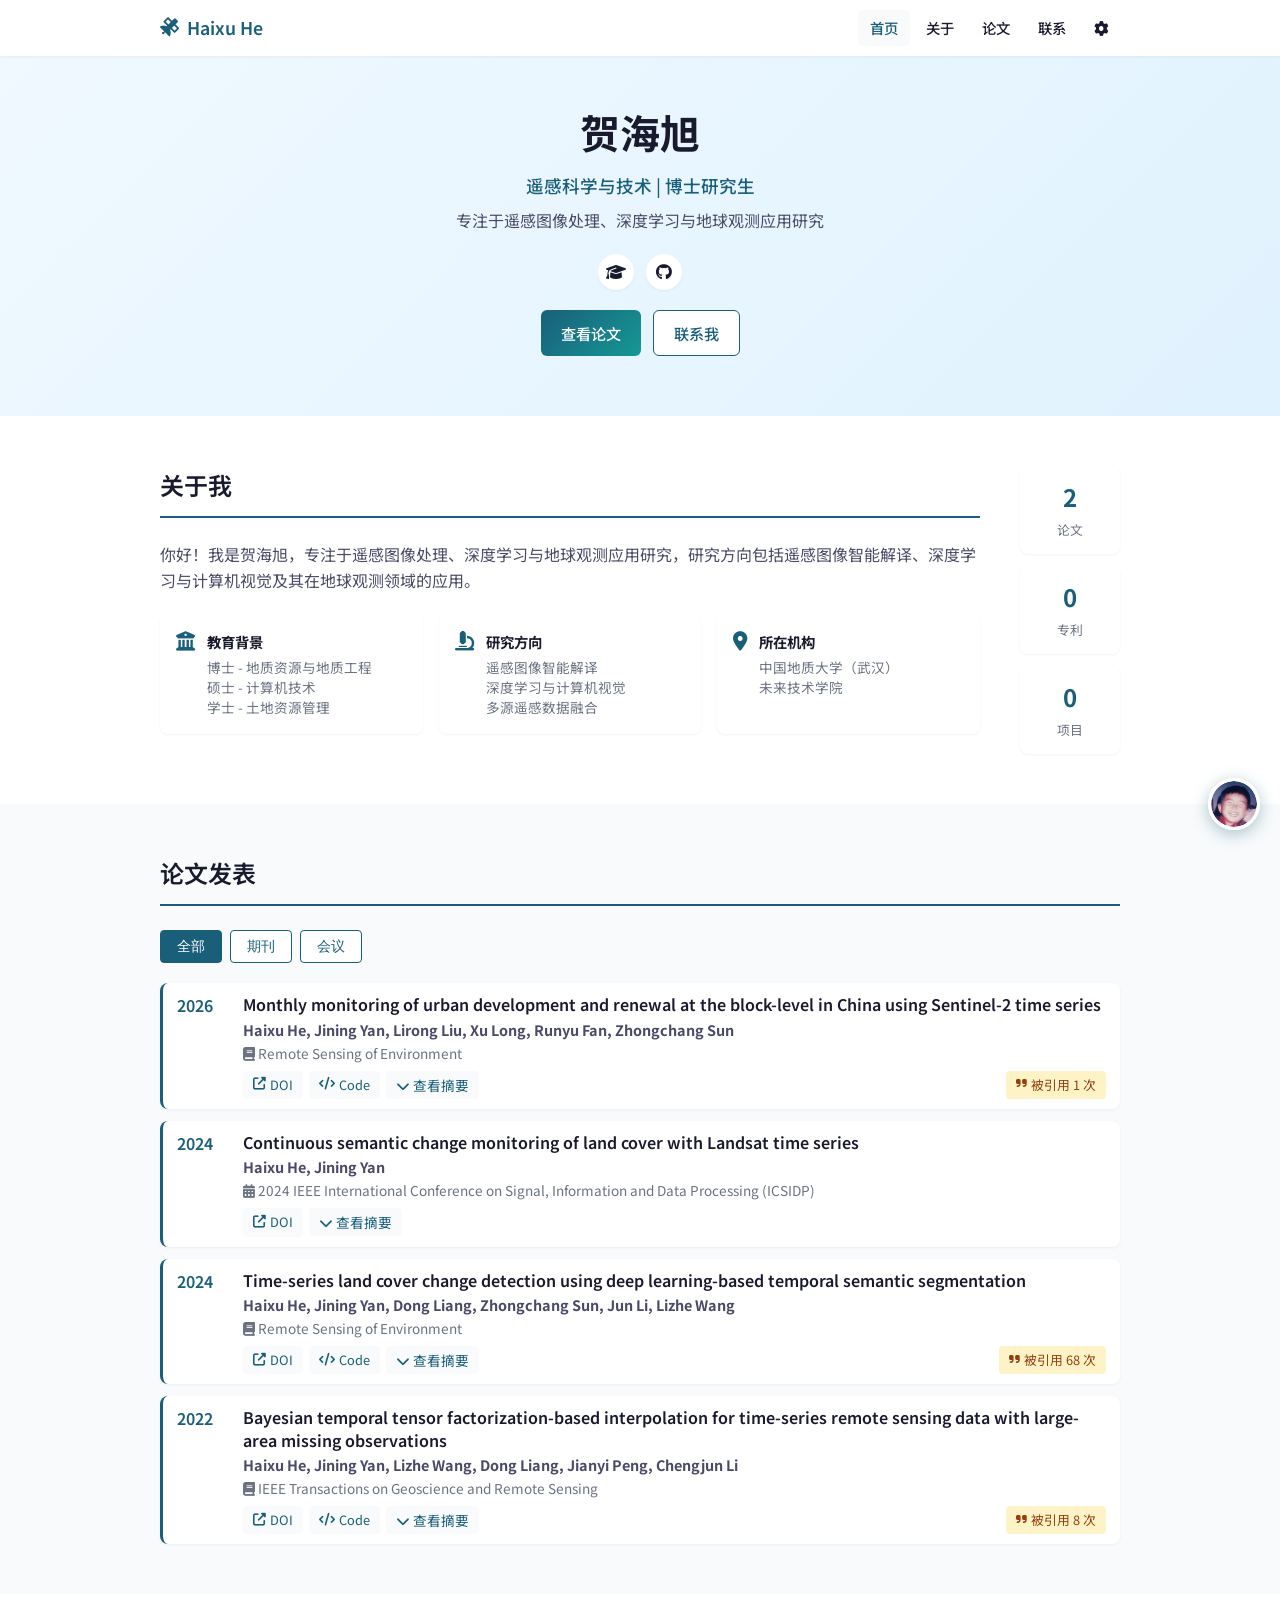
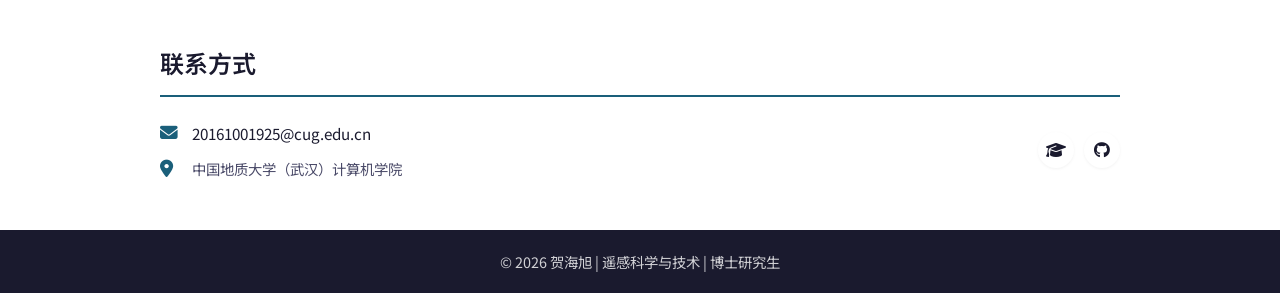
==== index.html @ af427745 "替换头像" ====
<!DOCTYPE html>
<html lang="zh-CN">
<head>
    <meta charset="UTF-8">
    <meta name="viewport" content="width=device-width, initial-scale=1.0">
    <meta name="description" id="metaDescription" content="遥感博士个人主页 - 研究领域、论文发表、专利与项目介绍">
    <title id="siteTitle">贺海旭 | 遥感博士</title>
    <link rel="icon" type="image/svg+xml" href="favicon.svg">
    <link rel="stylesheet" href="style.css">
    <link href="https://fonts.googleapis.com/css2?family=Noto+Sans+SC:wght@300;400;500;700&family=Roboto:wght@300;400;500;700&display=swap" rel="stylesheet">
    <link rel="stylesheet" href="https://cdnjs.cloudflare.com/ajax/libs/font-awesome/6.4.0/css/all.min.css">
</head>
<body>
    <nav class="navbar" id="navbar">
        <div class="nav-container">
            <a href="#home" class="nav-logo">
                <i class="fas fa-satellite"></i>
                <span id="navName">Haixu He</span>
            </a>
            <button class="nav-toggle" id="nav-toggle" aria-label="菜单">
                <i class="fas fa-bars"></i>
            </button>
            <ul class="nav-menu" id="nav-menu">
                <li><a href="#home" class="nav-link active">首页</a></li>
                <li><a href="#about" class="nav-link">关于</a></li>
                <li><a href="#publications" class="nav-link">论文</a></li>
                <li><a href="#patents" class="nav-link" id="navPatents">专利</a></li>
                <li><a href="#projects" class="nav-link" id="navProjects">项目</a></li>
                <li><a href="#contact" class="nav-link">联系</a></li>
                <li><a href="admin.html" class="nav-link admin-link" title="管理后台"><i class="fas fa-cog"></i></a></li>
            </ul>
        </div>
    </nav>

    <section id="home" class="hero">
        <div class="hero-content">
            <h1 class="hero-title" id="heroName">贺海旭</h1>
            <p class="hero-subtitle" id="heroTitle">遥感科学与技术 | 博士研究生</p>
            <p class="hero-description" id="heroDescription">专注于遥感图像处理、深度学习与地球观测应用研究</p>
            <div class="hero-social" id="heroSocial">
                <a href="#" class="social-link" title="Google Scholar" id="linkGoogleScholar"><i class="fas fa-graduation-cap"></i></a>
                <a href="#" class="social-link" title="GitHub" id="linkGithub"><i class="fab fa-github"></i></a>
            </div>
            <div class="hero-buttons">
                <a href="#publications" class="btn btn-primary">查看论文</a>
                <a href="#contact" class="btn btn-secondary">联系我</a>
            </div>
        </div>
    </section>

    <section id="about" class="section about-section">
        <div class="container">
            <div class="about-compact">
                <div class="about-main">
                    <h2 class="section-title">关于我</h2>
                    <p class="about-intro" id="aboutIntro">你好！我是何海旭，一名遥感科学与技术专业的博士研究生。研究方向包括遥感图像处理、深度学习、计算机视觉及其在地球观测领域的应用。</p>
                    <div class="about-info-grid">
                        <div class="info-item">
                            <i class="fas fa-university"></i>
                            <div>
                                <h4>教育背景</h4>
                                <p id="educationInfo">博士 - 遥感科学与技术<br>硕士 - 摄影测量与遥感<br>学士 - 遥感科学与技术</p>
                            </div>
                        </div>
                        <div class="info-item">
                            <i class="fas fa-microscope"></i>
                            <div>
                                <h4>研究方向</h4>
                                <p id="researchInfo">遥感图像智能解译<br>深度学习与计算机视觉<br>多源遥感数据融合</p>
                            </div>
                        </div>
                        <div class="info-item">
                            <i class="fas fa-map-marker-alt"></i>
                            <div>
                                <h4>所在机构</h4>
                                <p id="institutionInfo">XX大学 遥感信息工程学院<br>XX重点实验室</p>
                            </div>
                        </div>
                    </div>
                </div>
                <div class="about-stats">
                    <div class="stat-item">
                        <span class="stat-number" data-target="15" id="statPubs">0</span>
                        <span class="stat-label">论文</span>
                    </div>
                    <div class="stat-item">
                        <span class="stat-number" data-target="8" id="statPatents">0</span>
                        <span class="stat-label">专利</span>
                    </div>
                    <div class="stat-item">
                        <span class="stat-number" data-target="10" id="statProjects">0</span>
                        <span class="stat-label">项目</span>
                    </div>
                </div>
            </div>
        </div>
    </section>

    <section id="publications" class="section publications-section">
        <div class="container">
            <h2 class="section-title">论文发表</h2>
            <div class="publications-filter">
                <button class="filter-btn active" data-filter="all">全部</button>
                <button class="filter-btn" data-filter="journal">期刊</button>
                <button class="filter-btn" data-filter="conference">会议</button>
            </div>
            <div class="publications-list" id="publicationsList"></div>
        </div>
    </section>

    <section id="patents" class="section patents-section" style="display: none;">
        <div class="container">
            <h2 class="section-title">专利成果</h2>
            <div class="patents-list" id="patentsList"></div>
        </div>
    </section>

    <section id="projects" class="section projects-section" style="display: none;">
        <div class="container">
            <h2 class="section-title">项目经历</h2>
            <div class="projects-list" id="projectsList"></div>
        </div>
    </section>

    <section id="contact" class="section contact-section">
        <div class="container">
            <h2 class="section-title">联系方式</h2>
            <div class="contact-compact">
                <div class="contact-info">
                    <a href="mailto:haixuhe@example.com" class="contact-link" id="contactEmail">
                        <i class="fas fa-envelope"></i>
                        <span>haixuhe@example.com</span>
                    </a>
                    <div class="contact-address" id="contactAddress">
                        <i class="fas fa-map-marker-alt"></i>
                        <span>XX省XX市XX区XX路XX号<br>XX大学 遥感信息工程学院</span>
                    </div>
                </div>
                <div class="contact-social">
                    <a href="#" class="social-link" id="contactGoogleScholar" title="Google Scholar"><i class="fas fa-graduation-cap"></i></a>
                    <a href="#" class="social-link" id="contactGithub" title="GitHub"><i class="fab fa-github"></i></a>
                </div>
            </div>
        </div>
    </section>

    <footer class="footer">
        <div class="container">
            <p class="footer-text" id="footerText">&copy; 2024 何海旭 | 遥感科学与技术</p>
        </div>
    </footer>

    <button class="back-to-top" id="backToTop" aria-label="返回顶部">
        <i class="fas fa-arrow-up"></i>
    </button>

    <!-- AI Chat Assistant -->
    <button class="ai-chat-btn" id="aiChatBtn" title="与贺海旭 AI 交流" aria-label="打开AI助手">
        <img src="img/avatar/hhx.png" alt="贺海旭" onerror="this.style.display='none';this.parentElement.innerHTML='<i class=\'fas fa-robot\'></i>';">
    </button>

    <div class="ai-chat-panel" id="aiChatPanel" role="dialog" aria-label="AI助手">
        <div class="ai-chat-header">
            <div class="ai-chat-title">
                <i class="fas fa-robot"></i>
                <span>AI 助手</span>
            </div>
            <div class="ai-header-actions">
                <button class="ai-icon-btn" id="aiClearBtn" title="清空对话">
                    <i class="fas fa-trash-alt"></i>
                </button>
                <button class="ai-icon-btn" id="aiCloseBtn" title="关闭">
                    <i class="fas fa-times"></i>
                </button>
            </div>
        </div>

        <div class="ai-chat-messages" id="aiChatMessages">
            <div class="ai-chat-msg ai-msg">
                <div class="ai-avatar"><img src="img/avatar/hhx.png" alt="贺海旭" onerror="this.parentElement.innerHTML='<i class=\"fas fa-robot\"></i>';"></div>
                <div class="ai-bubble">你好！我是贺海旭，很高兴认识你！你可以问我关于我的研究方向、发表论文、教育背景等任何问题。</div>
            </div>
        </div>

        <div class="ai-chat-input-area">
            <textarea id="aiChatInput" placeholder="输入问题，Enter 发送…" rows="1"></textarea>
            <button class="ai-send-btn" id="aiSendBtn" title="发送">
                <i class="fas fa-paper-plane"></i>
            </button>
        </div>
    </div>

    <script src="script.js"></script>
    <script src="ai-chat.js"></script>
</body>
</html>
---- style.css ----
:root {
    --primary-color: #1a5f7a;
    --primary-dark: #134b61;
    --primary-light: #2d8eb0;
    --secondary-color: #57c5b6;
    --accent-color: #159895;
    --text-dark: #1a1a2e;
    --text-light: #4a4a68;
    --text-muted: #6b7280;
    --bg-light: #f8fafb;
    --bg-white: #ffffff;
    --bg-gradient: linear-gradient(135deg, #1a5f7a 0%, #159895 100%);
    --shadow-sm: 0 1px 3px rgba(0, 0, 0, 0.05);
    --shadow-md: 0 2px 8px rgba(0, 0, 0, 0.08);
    --shadow-lg: 0 4px 16px rgba(0, 0, 0, 0.1);
    --border-radius: 8px;
    --transition: all 0.2s ease;
}

* {
    margin: 0;
    padding: 0;
    box-sizing: border-box;
}

html {
    scroll-behavior: smooth;
}

body {
    font-family: 'Noto Sans SC', 'Roboto', -apple-system, BlinkMacSystemFont, sans-serif;
    line-height: 1.6;
    color: var(--text-dark);
    background-color: var(--bg-white);
    overflow-x: hidden;
}

.container {
    max-width: 1000px;
    margin: 0 auto;
    padding: 0 20px;
}

/* Navbar */
.navbar {
    position: fixed;
    top: 0;
    left: 0;
    right: 0;
    background: rgba(255, 255, 255, 0.98);
    box-shadow: var(--shadow-sm);
    z-index: 1000;
}

.nav-container {
    max-width: 1000px;
    margin: 0 auto;
    padding: 0 20px;
    display: flex;
    justify-content: space-between;
    align-items: center;
    height: 56px;
}

.nav-logo {
    display: flex;
    align-items: center;
    gap: 8px;
    font-size: 1.1rem;
    font-weight: 600;
    color: var(--primary-color);
    text-decoration: none;
}

.nav-logo i {
    font-size: 1.2rem;
}

.nav-menu {
    display: flex;
    list-style: none;
    gap: 4px;
}

.nav-link {
    display: block;
    padding: 6px 12px;
    color: var(--text-dark);
    text-decoration: none;
    font-weight: 500;
    font-size: 0.9rem;
    border-radius: 4px;
    transition: var(--transition);
}

.nav-link:hover,
.nav-link.active {
    color: var(--primary-color);
    background: var(--bg-light);
}

.nav-toggle {
    display: none;
    background: none;
    border: none;
    font-size: 1.2rem;
    color: var(--text-dark);
    cursor: pointer;
    padding: 8px;
}

/* Hero */
.hero {
    min-height: auto;
    padding: 100px 0 60px;
    display: flex;
    align-items: center;
    justify-content: center;
    background: linear-gradient(135deg, #f0f9ff 0%, #e0f2fe 100%);
}

.hero-content {
    text-align: center;
    padding: 0 20px;
}

.hero-title {
    font-size: 2.5rem;
    font-weight: 700;
    color: var(--text-dark);
    margin-bottom: 8px;
}

.hero-subtitle {
    font-size: 1.1rem;
    color: var(--primary-color);
    font-weight: 500;
    margin-bottom: 8px;
}

.hero-description {
    font-size: 1rem;
    color: var(--text-light);
    max-width: 500px;
    margin: 0 auto 20px;
}

.hero-social {
    display: flex;
    gap: 12px;
    justify-content: center;
    margin-bottom: 20px;
}

.social-link {
    width: 36px;
    height: 36px;
    border-radius: 50%;
    background: white;
    display: flex;
    align-items: center;
    justify-content: center;
    color: var(--text-dark);
    font-size: 1rem;
    text-decoration: none;
    transition: var(--transition);
    box-shadow: var(--shadow-sm);
}

.social-link:hover {
    background: var(--primary-color);
    color: white;
}

.hero-buttons {
    display: flex;
    gap: 12px;
    justify-content: center;
    flex-wrap: wrap;
}

.btn {
    display: inline-flex;
    align-items: center;
    gap: 6px;
    padding: 10px 20px;
    border-radius: 6px;
    font-size: 0.95rem;
    font-weight: 500;
    text-decoration: none;
    transition: var(--transition);
    cursor: pointer;
    border: none;
}

.btn-primary {
    background: var(--bg-gradient);
    color: white;
}

.btn-primary:hover {
    opacity: 0.9;
}

.btn-secondary {
    background: white;
    color: var(--primary-color);
    border: 1px solid var(--primary-color);
}

.btn-secondary:hover {
    background: var(--primary-color);
    color: white;
}

/* Section */
.section {
    padding: 50px 0;
}

.section:nth-child(even) {
    background: var(--bg-light);
}

.section-title {
    font-size: 1.5rem;
    font-weight: 600;
    color: var(--text-dark);
    margin-bottom: 24px;
    padding-bottom: 12px;
    border-bottom: 2px solid var(--primary-color);
}

/* About - Compact */
.about-compact {
    display: grid;
    grid-template-columns: 1fr auto;
    gap: 40px;
    align-items: start;
}

.about-intro {
    font-size: 1rem;
    color: var(--text-light);
    margin-bottom: 20px;
}

.about-info-grid {
    display: grid;
    grid-template-columns: repeat(3, 1fr);
    gap: 16px;
}

.info-item {
    display: flex;
    gap: 12px;
    padding: 16px;
    background: white;
    border-radius: var(--border-radius);
    box-shadow: var(--shadow-sm);
}

.info-item i {
    font-size: 1.2rem;
    color: var(--primary-color);
    flex-shrink: 0;
    margin-top: 2px;
}

.info-item h4 {
    font-size: 0.9rem;
    color: var(--text-dark);
    margin-bottom: 4px;
}

.info-item p {
    color: var(--text-muted);
    font-size: 0.85rem;
    line-height: 1.5;
}

.about-stats {
    display: flex;
    flex-direction: column;
    gap: 12px;
    min-width: 100px;
}

.stat-item {
    text-align: center;
    padding: 12px 16px;
    background: white;
    border-radius: var(--border-radius);
    box-shadow: var(--shadow-sm);
}

.stat-number {
    font-size: 1.5rem;
    font-weight: 700;
    color: var(--primary-color);
    display: block;
}

.stat-label {
    font-size: 0.8rem;
    color: var(--text-muted);
}

/* Publications */
.publications-filter {
    display: flex;
    gap: 8px;
    margin-bottom: 20px;
}

.filter-btn {
    padding: 6px 16px;
    border: 1px solid var(--primary-color);
    background: white;
    color: var(--primary-color);
    border-radius: 4px;
    font-size: 0.9rem;
    cursor: pointer;
    transition: var(--transition);
}

.filter-btn:hover,
.filter-btn.active {
    background: var(--primary-color);
    color: white;
}

.publications-list {
    display: flex;
    flex-direction: column;
    gap: 12px;
}

.publication-item {
    display: flex;
    gap: 16px;
    background: white;
    padding: 10px 14px;
    border-radius: var(--border-radius);
    box-shadow: var(--shadow-sm);
    border-left: 3px solid var(--primary-color);
}

.pub-year {
    font-size: 1rem;
    font-weight: 600;
    color: var(--primary-color);
    flex-shrink: 0;
    width: 50px;
}

.pub-content {
    flex: 1;
}

.pub-title {
    font-size: 1rem;
    font-weight: 600;
    color: var(--text-dark);
    margin-bottom: 2px;
    line-height: 1.4;
}

.pub-authors {
    color: var(--text-light);
    font-size: 0.9rem;
    margin-bottom: 2px;
}

.pub-journal {
    color: var(--text-muted);
    font-size: 0.85rem;
    margin-bottom: 6px;
}

.pub-citations {
    display: inline-block;
    margin-left: 8px;
    padding: 2px 8px;
    background: rgba(21, 152, 149, 0.1);
    color: var(--accent-color);
    border-radius: 4px;
    font-size: 0.8rem;
}

.pub-actions-row {
    display: flex;
    flex-wrap: wrap;
    align-items: center;
    gap: 6px;
    margin-bottom: 0;
}

.pub-links {
    display: flex;
    gap: 8px;
    flex-wrap: wrap;
}

.pub-link {
    display: inline-flex;
    align-items: center;
    gap: 4px;
    padding: 4px 10px;
    background: var(--bg-light);
    color: var(--primary-color);
    text-decoration: none;
    border-radius: 4px;
    font-size: 0.8rem;
    transition: var(--transition);
}

.pub-link:hover {
    background: var(--primary-color);
    color: white;
}

.pub-abstract-section {
    margin: 6px 0;
}

.pub-abstract-toggle {
    background: none;
    border: none;
    color: var(--primary-color);
    font-size: 0.85rem;
    cursor: pointer;
    padding: 4px 10px;
    font-family: inherit;
    border-radius: 4px;
    background: var(--bg-light);
    transition: var(--transition);
}

.pub-abstract-toggle:hover {
    background: var(--primary-color);
    color: white;
}

.pub-citations {
    display: inline-flex;
    align-items: center;
    gap: 4px;
    padding: 4px 10px;
    background: #fef3c7;
    color: #92400e;
    border-radius: 4px;
    font-size: 0.8rem;
    margin-left: auto;
}

.pub-abstract {
    margin-top: 8px;
    padding: 12px;
    background: var(--bg-light);
    border-radius: var(--border-radius);
    font-size: 0.9rem;
    color: var(--text-light);
}

/* Patents */
.patents-list {
    display: flex;
    flex-direction: column;
    gap: 12px;
}

.patent-card {
    display: flex;
    gap: 16px;
    background: white;
    padding: 16px;
    border-radius: var(--border-radius);
    box-shadow: var(--shadow-sm);
    border-left: 3px solid var(--secondary-color);
}

.patent-icon {
    width: 40px;
    height: 40px;
    border-radius: 50%;
    background: var(--bg-gradient);
    display: flex;
    align-items: center;
    justify-content: center;
    color: white;
    font-size: 1rem;
    flex-shrink: 0;
}

.patent-content h3 {
    font-size: 0.95rem;
    font-weight: 600;
    color: var(--text-dark);
    margin-bottom: 4px;
}

.patent-number {
    color: var(--text-muted);
    font-size: 0.85rem;
    margin-bottom: 4px;
}

.patent-status {
    margin-bottom: 4px;
}

.status-badge {
    display: inline-block;
    padding: 2px 8px;
    border-radius: 4px;
    font-size: 0.75rem;
    font-weight: 500;
}

.status-badge.granted {
    background: #d1fae5;
    color: #065f46;
}

.status-badge.pending {
    background: #fef3c7;
    color: #92400e;
}

.patent-inventors {
    color: var(--text-muted);
    font-size: 0.8rem;
}

/* Projects */
.projects-list {
    display: flex;
    flex-direction: column;
    gap: 16px;
}

.project-card {
    background: white;
    padding: 16px;
    border-radius: var(--border-radius);
    box-shadow: var(--shadow-sm);
    border-left: 3px solid var(--accent-color);
}

.project-header {
    display: flex;
    justify-content: space-between;
    align-items: center;
    margin-bottom: 8px;
    flex-wrap: wrap;
    gap: 8px;
}

.project-time {
    font-size: 0.85rem;
    font-weight: 500;
    color: var(--primary-color);
}

.project-role {
    font-size: 0.8rem;
    color: white;
    background: var(--secondary-color);
    padding: 2px 10px;
    border-radius: 4px;
}

.project-title {
    font-size: 1.05rem;
    font-weight: 600;
    color: var(--text-dark);
    margin-bottom: 4px;
}

.project-subtitle {
    color: var(--primary-color);
    font-size: 0.9rem;
    margin-bottom: 8px;
}

.project-description {
    color: var(--text-light);
    font-size: 0.9rem;
    line-height: 1.5;
    margin-bottom: 12px;
}

.project-tags {
    display: flex;
    gap: 6px;
    flex-wrap: wrap;
}

.tag {
    padding: 3px 10px;
    background: var(--bg-light);
    color: var(--text-muted);
    border-radius: 4px;
    font-size: 0.8rem;
}

/* Contact - Compact */
.contact-compact {
    display: flex;
    justify-content: space-between;
    align-items: center;
    flex-wrap: wrap;
    gap: 24px;
}

.contact-info {
    display: flex;
    flex-direction: column;
    gap: 12px;
}

.contact-link,
.contact-address {
    display: flex;
    align-items: center;
    gap: 12px;
    color: var(--text-dark);
    text-decoration: none;
    font-size: 0.95rem;
}

.contact-link:hover {
    color: var(--primary-color);
}

.contact-link i,
.contact-address i {
    font-size: 1.1rem;
    color: var(--primary-color);
    width: 20px;
}

.contact-address span {
    color: var(--text-light);
    font-size: 0.9rem;
}

.contact-social {
    display: flex;
    gap: 10px;
}

/* Footer */
.footer {
    background: var(--text-dark);
    color: white;
    padding: 20px 0;
    text-align: center;
}

.footer-text {
    font-size: 0.9rem;
    opacity: 0.8;
}

/* Back to Top */
.back-to-top {
    position: fixed;
    bottom: 20px;
    right: 20px;
    width: 40px;
    height: 40px;
    border-radius: 50%;
    background: var(--bg-gradient);
    color: white;
    border: none;
    cursor: pointer;
    box-shadow: var(--shadow-md);
    opacity: 0;
    visibility: hidden;
    transition: var(--transition);
    z-index: 999;
}

.back-to-top.visible {
    opacity: 1;
    visibility: visible;
}

.back-to-top:hover {
    opacity: 0.9;
}

/* Responsive */
@media (max-width: 768px) {
    .nav-menu {
        position: fixed;
        top: 56px;
        left: 0;
        right: 0;
        background: white;
        flex-direction: column;
        padding: 16px;
        box-shadow: var(--shadow-md);
        transform: translateY(-100%);
        opacity: 0;
        visibility: hidden;
        transition: var(--transition);
    }

    .nav-menu.active {
        transform: translateY(0);
        opacity: 1;
        visibility: visible;
    }

    .nav-toggle {
        display: block;
    }

    .hero {
        padding: 80px 0 40px;
    }

    .hero-title {
        font-size: 2rem;
    }

    .about-compact {
        grid-template-columns: 1fr;
    }

    .about-info-grid {
        grid-template-columns: 1fr;
    }

    .about-stats {
        flex-direction: row;
        justify-content: space-around;
    }

    .contact-compact {
        flex-direction: column;
        align-items: flex-start;
    }

    .publication-item,
    .patent-card {
        flex-direction: column;
        gap: 8px;
    }

    .pub-year {
        width: auto;
    }
}

/* ═══════════════════════════════════════════════════════
   AI Chat Assistant
═══════════════════════════════════════════════════════ */

.ai-chat-btn {
    position: fixed;
    bottom: 70px;
    right: 20px;
    width: 52px;
    height: 52px;
    border-radius: 50%;
    background: transparent;
    border: 3px solid #fff;
    cursor: pointer;
    box-shadow: 0 4px 16px rgba(26, 95, 122, 0.35);
    padding: 0;
    overflow: hidden;
    display: flex;
    align-items: center;
    justify-content: center;
    z-index: 1000;
    transition: transform 0.2s ease, box-shadow 0.2s ease;
}

.ai-chat-btn img {
    width: 100%;
    height: 100%;
    object-fit: cover;
    border-radius: 50%;
    display: block;
}

.ai-chat-btn:hover {
    transform: scale(1.1);
    box-shadow: 0 6px 24px rgba(26, 95, 122, 0.45);
}

/* ── Panel ── */
.ai-chat-panel {
    position: fixed;
    bottom: 124px;
    right: 20px;
    width: 370px;
    height: 520px;
    background: #fff;
    border-radius: 14px;
    box-shadow: 0 10px 40px rgba(0, 0, 0, 0.16);
    display: flex;
    flex-direction: column;
    z-index: 1001;
    overflow: hidden;
    /* closed state */
    opacity: 0;
    transform: translateY(16px) scale(0.97);
    pointer-events: none;
    transition: opacity 0.22s ease, transform 0.22s ease;
}

.ai-chat-panel.open {
    opacity: 1;
    transform: translateY(0) scale(1);
    pointer-events: all;
}

/* ── Header ── */
.ai-chat-header {
    display: flex;
    align-items: center;
    justify-content: space-between;
    padding: 11px 14px;
    background: var(--bg-gradient);
    color: white;
    flex-shrink: 0;
}

.ai-chat-title {
    display: flex;
    align-items: center;
    gap: 7px;
    font-weight: 600;
    font-size: 0.92rem;
    letter-spacing: 0.02em;
}

.ai-header-actions {
    display: flex;
    gap: 4px;
}

.ai-icon-btn {
    width: 28px;
    height: 28px;
    border-radius: 6px;
    background: rgba(255, 255, 255, 0.15);
    border: none;
    color: white;
    cursor: pointer;
    font-size: 0.72rem;
    display: flex;
    align-items: center;
    justify-content: center;
    transition: background 0.15s;
}

.ai-icon-btn:hover {
    background: rgba(255, 255, 255, 0.3);
}

/* ── Settings ── */
.ai-settings-area {
    background: #f0f9ff;
    border-bottom: 1px solid #bae6fd;
    max-height: 0;
    overflow: hidden;
    transition: max-height 0.25s ease, padding 0.25s ease;
    flex-shrink: 0;
    padding: 0 14px;
}

.ai-settings-area.open {
    max-height: 130px;
    padding: 10px 14px;
}

.ai-settings-row {
    display: flex;
    gap: 8px;
    margin-bottom: 8px;
}

.ai-settings-row:last-child {
    margin-bottom: 0;
}

.ai-settings-input,
.ai-settings-select {
    flex: 1;
    padding: 6px 10px;
    border: 1px solid #bfdbfe;
    border-radius: 6px;
    font-size: 0.82rem;
    font-family: inherit;
    outline: none;
    background: white;
    color: var(--text-dark);
    transition: border-color 0.15s;
}

.ai-settings-input:focus,
.ai-settings-select:focus {
    border-color: var(--primary-color);
}

.ai-settings-save {
    padding: 6px 14px;
    background: var(--primary-color);
    color: white;
    border: none;
    border-radius: 6px;
    font-size: 0.82rem;
    font-family: inherit;
    cursor: pointer;
    white-space: nowrap;
    transition: background 0.15s;
}

.ai-settings-save:hover {
    background: var(--primary-dark);
}

/* ── Messages ── */
.ai-chat-messages {
    flex: 1;
    overflow-y: auto;
    padding: 12px 12px 4px;
    display: flex;
    flex-direction: column;
    gap: 10px;
    scroll-behavior: smooth;
}

.ai-chat-messages::-webkit-scrollbar { width: 4px; }
.ai-chat-messages::-webkit-scrollbar-thumb {
    background: #d1d5db;
    border-radius: 2px;
}

.ai-chat-msg {
    display: flex;
    gap: 8px;
    animation: aiMsgIn 0.18s ease;
}

@keyframes aiMsgIn {
    from { opacity: 0; transform: translateY(6px); }
    to   { opacity: 1; transform: translateY(0); }
}

.ai-chat-msg.user-msg {
    flex-direction: row-reverse;
}

.ai-avatar {
    width: 30px;
    height: 30px;
    border-radius: 50%;
    overflow: hidden;
    flex-shrink: 0;
    margin-top: 2px;
    box-shadow: 0 1px 4px rgba(0,0,0,0.15);
}

.ai-avatar img {
    width: 100%;
    height: 100%;
    object-fit: cover;
    display: block;
}

.ai-bubble {
    max-width: calc(100% - 42px);
    padding: 8px 12px;
    border-radius: 12px;
    font-size: 0.875rem;
    line-height: 1.65;
    word-break: break-word;
}

.ai-msg .ai-bubble {
    background: var(--bg-light);
    color: var(--text-dark);
    border-bottom-left-radius: 4px;
}

.user-msg .ai-bubble {
    background: var(--primary-color);
    color: white;
    border-bottom-right-radius: 4px;
}

.ai-msg.error .ai-bubble {
    background: #fee2e2;
    color: #991b1b;
}

/* Markdown elements inside bubble */
.ai-bubble pre {
    background: #1e293b;
    color: #e2e8f0;
    padding: 10px 12px;
    border-radius: 6px;
    overflow-x: auto;
    font-size: 0.78rem;
    margin: 6px 0;
    white-space: pre-wrap;
    word-break: break-all;
}

.ai-bubble code {
    background: rgba(0,0,0,0.07);
    padding: 1px 5px;
    border-radius: 3px;
    font-size: 0.82rem;
    font-family: 'Courier New', Consolas, monospace;
}

.user-msg .ai-bubble code {
    background: rgba(255,255,255,0.2);
}

.ai-bubble strong { font-weight: 600; }
.ai-bubble em     { font-style: italic; }

/* Thinking animation */
.ai-thinking {
    display: inline-flex;
    gap: 4px;
    align-items: center;
    height: 20px;
}

.ai-thinking span {
    width: 7px;
    height: 7px;
    border-radius: 50%;
    background: var(--primary-light);
    animation: aiDot 1.2s infinite ease-in-out;
    opacity: 0.3;
}

.ai-thinking span:nth-child(2) { animation-delay: 0.2s; }
.ai-thinking span:nth-child(3) { animation-delay: 0.4s; }

@keyframes aiDot {
    0%, 100% { opacity: 0.3; transform: scale(0.8); }
    50%       { opacity: 1;   transform: scale(1.2); }
}

/* ── Input area ── */
.ai-chat-input-area {
    display: flex;
    gap: 8px;
    padding: 10px 12px;
    border-top: 1px solid #e5e7eb;
    flex-shrink: 0;
    align-items: flex-end;
    background: white;
}

#aiChatInput {
    flex: 1;
    padding: 8px 12px;
    border: 1px solid #d1d5db;
    border-radius: 8px;
    font-size: 0.875rem;
    font-family: inherit;
    resize: none;
    outline: none;
    line-height: 1.5;
    max-height: 120px;
    overflow-y: auto;
    transition: border-color 0.15s;
    color: var(--text-dark);
}

#aiChatInput:focus {
    border-color: var(--primary-color);
}

.ai-send-btn {
    width: 36px;
    height: 36px;
    border-radius: 8px;
    background: var(--bg-gradient);
    color: white;
    border: none;
    cursor: pointer;
    font-size: 0.85rem;
    display: flex;
    align-items: center;
    justify-content: center;
    flex-shrink: 0;
    transition: opacity 0.15s;
}

.ai-send-btn:hover:not(:disabled) {
    opacity: 0.85;
}

.ai-send-btn:disabled {
    opacity: 0.45;
    cursor: not-allowed;
}

/* ── Toast ── */
.ai-toast {
    position: fixed;
    bottom: 130px;
    right: 20px;
    background: #1e293b;
    color: white;
    padding: 8px 16px;
    border-radius: 8px;
    font-size: 0.84rem;
    opacity: 0;
    transform: translateY(8px);
    transition: opacity 0.2s, transform 0.2s;
    z-index: 9999;
    pointer-events: none;
}

.ai-toast.show {
    opacity: 1;
    transform: translateY(0);
}

/* ── Mobile ── */
@media (max-width: 480px) {
    .ai-chat-panel {
        bottom: 0;
        right: 0;
        left: 0;
        width: 100%;
        height: 72vh;
        border-radius: 18px 18px 0 0;
    }

    .ai-chat-btn {
        bottom: 70px;
        right: 16px;
    }
}
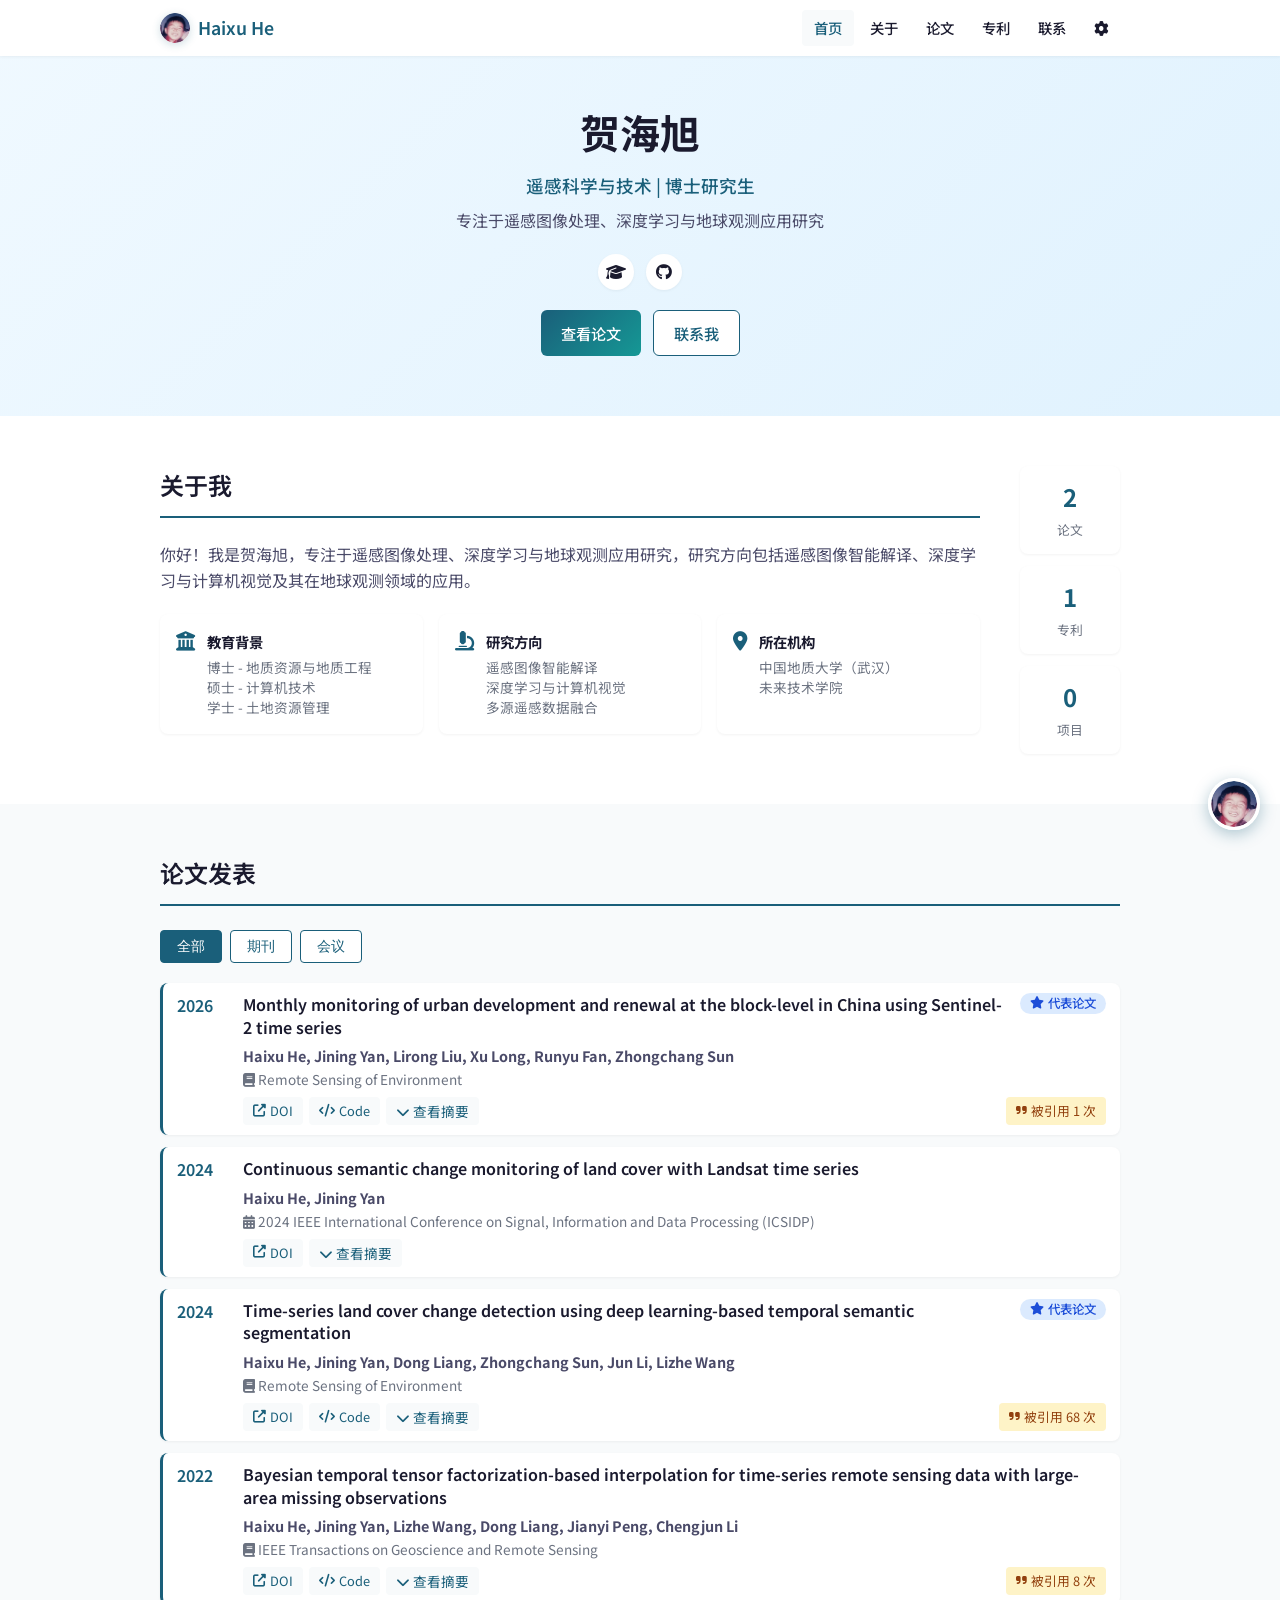
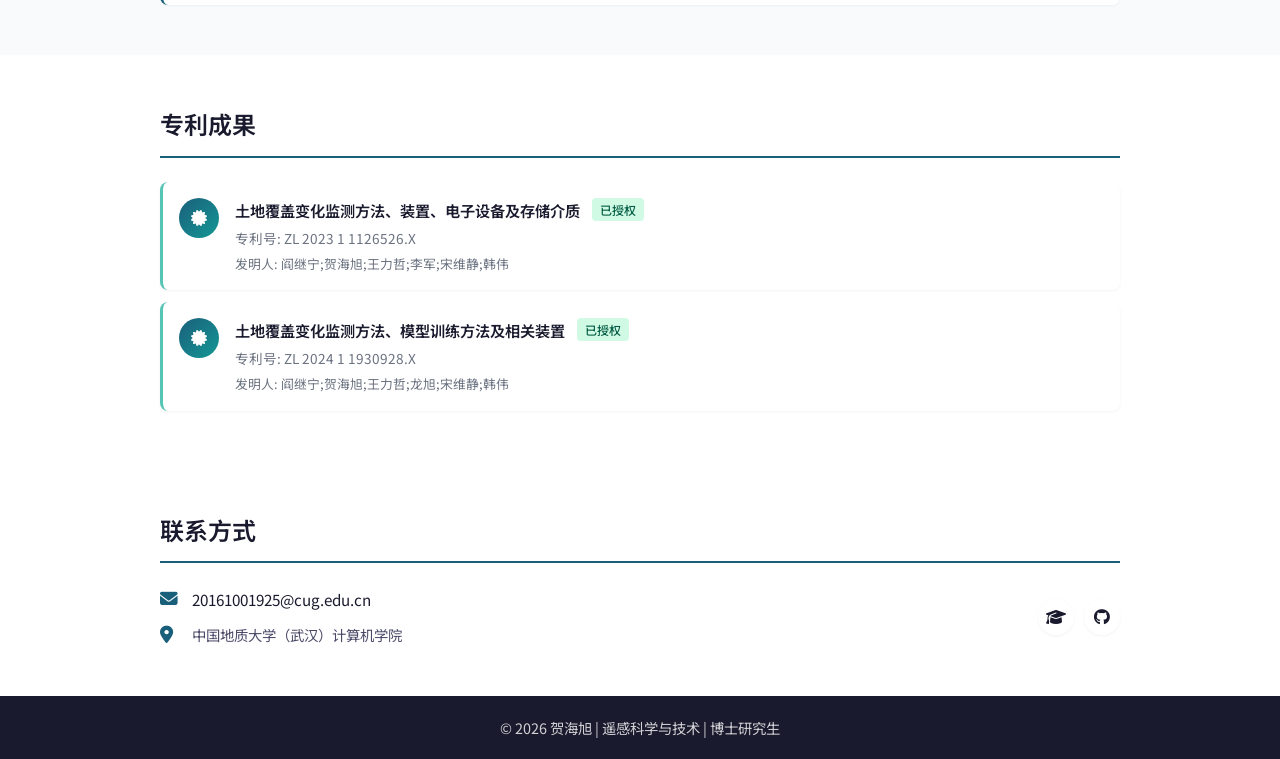
==== commit b127122a: "添加pdf" ====
--- a/index.html
+++ b/index.html
@@ -14,7 +14,7 @@
     <nav class="navbar" id="navbar">
         <div class="nav-container">
             <a href="#home" class="nav-logo">
-                <i class="fas fa-satellite"></i>
+                <img src="img/avatar/hhx.png" alt="贺海旭" class="nav-logo-avatar">
                 <span id="navName">Haixu He</span>
             </a>
             <button class="nav-toggle" id="nav-toggle" aria-label="菜单">
@@ -156,7 +156,7 @@
 
     <!-- AI Chat Assistant -->
     <button class="ai-chat-btn" id="aiChatBtn" title="与贺海旭 AI 交流" aria-label="打开AI助手">
-        <img src="img/avatar/hhx.png" alt="贺海旭" onerror="this.style.display='none';this.parentElement.innerHTML='<i class=\'fas fa-robot\'></i>';">
+        <img src="img/avatar/hhx.png" alt="贺海旭" onerror="this.style.display='none';this.parentElement.innerHTML='&lt;i class=&quot;fas fa-robot&quot;&gt;&lt;/i&gt;';">
     </button>
 
     <div class="ai-chat-panel" id="aiChatPanel" role="dialog" aria-label="AI助手">
@@ -177,10 +177,12 @@
 
         <div class="ai-chat-messages" id="aiChatMessages">
             <div class="ai-chat-msg ai-msg">
-                <div class="ai-avatar"><img src="img/avatar/hhx.png" alt="贺海旭" onerror="this.parentElement.innerHTML='<i class=\"fas fa-robot\"></i>';"></div>
+                <div class="ai-avatar"><img src="img/avatar/hhx.png" alt="贺海旭" onerror="this.parentElement.innerHTML='&lt;i class=&quot;fas fa-robot&quot;&gt;&lt;/i&gt;';"></div>
                 <div class="ai-bubble">你好！我是贺海旭，很高兴认识你！你可以问我关于我的研究方向、发表论文、教育背景等任何问题。</div>
             </div>
         </div>
+
+        <div class="ai-prompt-list" id="aiPromptList" aria-label="常用 Prompt"></div>
 
         <div class="ai-chat-input-area">
             <textarea id="aiChatInput" placeholder="输入问题，Enter 发送…" rows="1"></textarea>
--- a/style.css
+++ b/style.css
@@ -76,6 +76,15 @@
     font-size: 1.2rem;
 }
 
+.nav-logo-avatar {
+    width: 30px;
+    height: 30px;
+    border-radius: 50%;
+    object-fit: cover;
+    display: block;
+    box-shadow: 0 2px 8px rgba(26, 95, 122, 0.2);
+}
+
 .nav-menu {
     display: flex;
     list-style: none;
@@ -366,6 +375,22 @@
     line-height: 1.4;
 }
 
+.pub-title-row {
+    display: flex;
+    justify-content: space-between;
+    align-items: flex-start;
+    gap: 12px;
+    margin-bottom: 4px;
+}
+
+.pub-title-tags {
+    display: flex;
+    flex-wrap: wrap;
+    justify-content: flex-end;
+    gap: 6px;
+    flex-shrink: 0;
+}
+
 .pub-authors {
     color: var(--text-light);
     font-size: 0.9rem;
@@ -463,6 +488,28 @@
     color: var(--text-light);
 }
 
+.resource-badge {
+    display: inline-flex;
+    align-items: center;
+    gap: 4px;
+    padding: 4px 10px;
+    border-radius: 999px;
+    font-size: 0.78rem;
+    font-weight: 500;
+    line-height: 1;
+    text-decoration: none;
+}
+
+.resource-badge.file {
+    background: #fee2e2;
+    color: #b91c1c;
+}
+
+.resource-badge.highlight {
+    background: #dbeafe;
+    color: #1d4ed8;
+}
+
 /* Patents */
 .patents-list {
     display: flex;
@@ -497,7 +544,23 @@
     font-size: 0.95rem;
     font-weight: 600;
     color: var(--text-dark);
-    margin-bottom: 4px;
+    margin: 0;
+}
+
+.patent-title-row {
+    display: flex;
+    justify-content: space-between;
+    align-items: flex-start;
+    gap: 12px;
+    margin-bottom: 6px;
+}
+
+.patent-title-tags {
+    display: flex;
+    flex-wrap: wrap;
+    justify-content: flex-end;
+    gap: 6px;
+    flex-shrink: 0;
 }
 
 .patent-number {
@@ -526,6 +589,10 @@
 .status-badge.pending {
     background: #fef3c7;
     color: #92400e;
+}
+
+.patent-resource-link:hover {
+    opacity: 0.9;
 }
 
 .patent-inventors {
@@ -751,6 +818,17 @@
         gap: 8px;
     }
 
+    .pub-title-row,
+    .patent-title-row {
+        flex-direction: column;
+        align-items: flex-start;
+    }
+
+    .pub-title-tags,
+    .patent-title-tags {
+        justify-content: flex-start;
+    }
+
     .pub-year {
         width: auto;
     }
@@ -1029,6 +1107,41 @@
 .ai-bubble strong { font-weight: 600; }
 .ai-bubble em     { font-style: italic; }
 
+.ai-prompt-list {
+    display: flex;
+    flex-wrap: wrap;
+    gap: 8px;
+    padding: 0 12px 10px;
+    background: white;
+}
+
+.ai-prompt-list.is-hidden {
+    display: none;
+}
+
+.ai-prompt-chip {
+    border: none;
+    border-radius: 999px;
+    background: #eef7fb;
+    color: var(--primary-color);
+    padding: 7px 12px;
+    font-size: 0.8rem;
+    line-height: 1.4;
+    cursor: pointer;
+    transition: transform 0.15s ease, background 0.15s ease, color 0.15s ease;
+}
+
+.ai-prompt-chip:hover {
+    background: var(--primary-color);
+    color: white;
+    transform: translateY(-1px);
+}
+
+.ai-prompt-chip:focus-visible {
+    outline: 2px solid rgba(26, 95, 122, 0.25);
+    outline-offset: 2px;
+}
+
 /* Thinking animation */
 .ai-thinking {
     display: inline-flex;
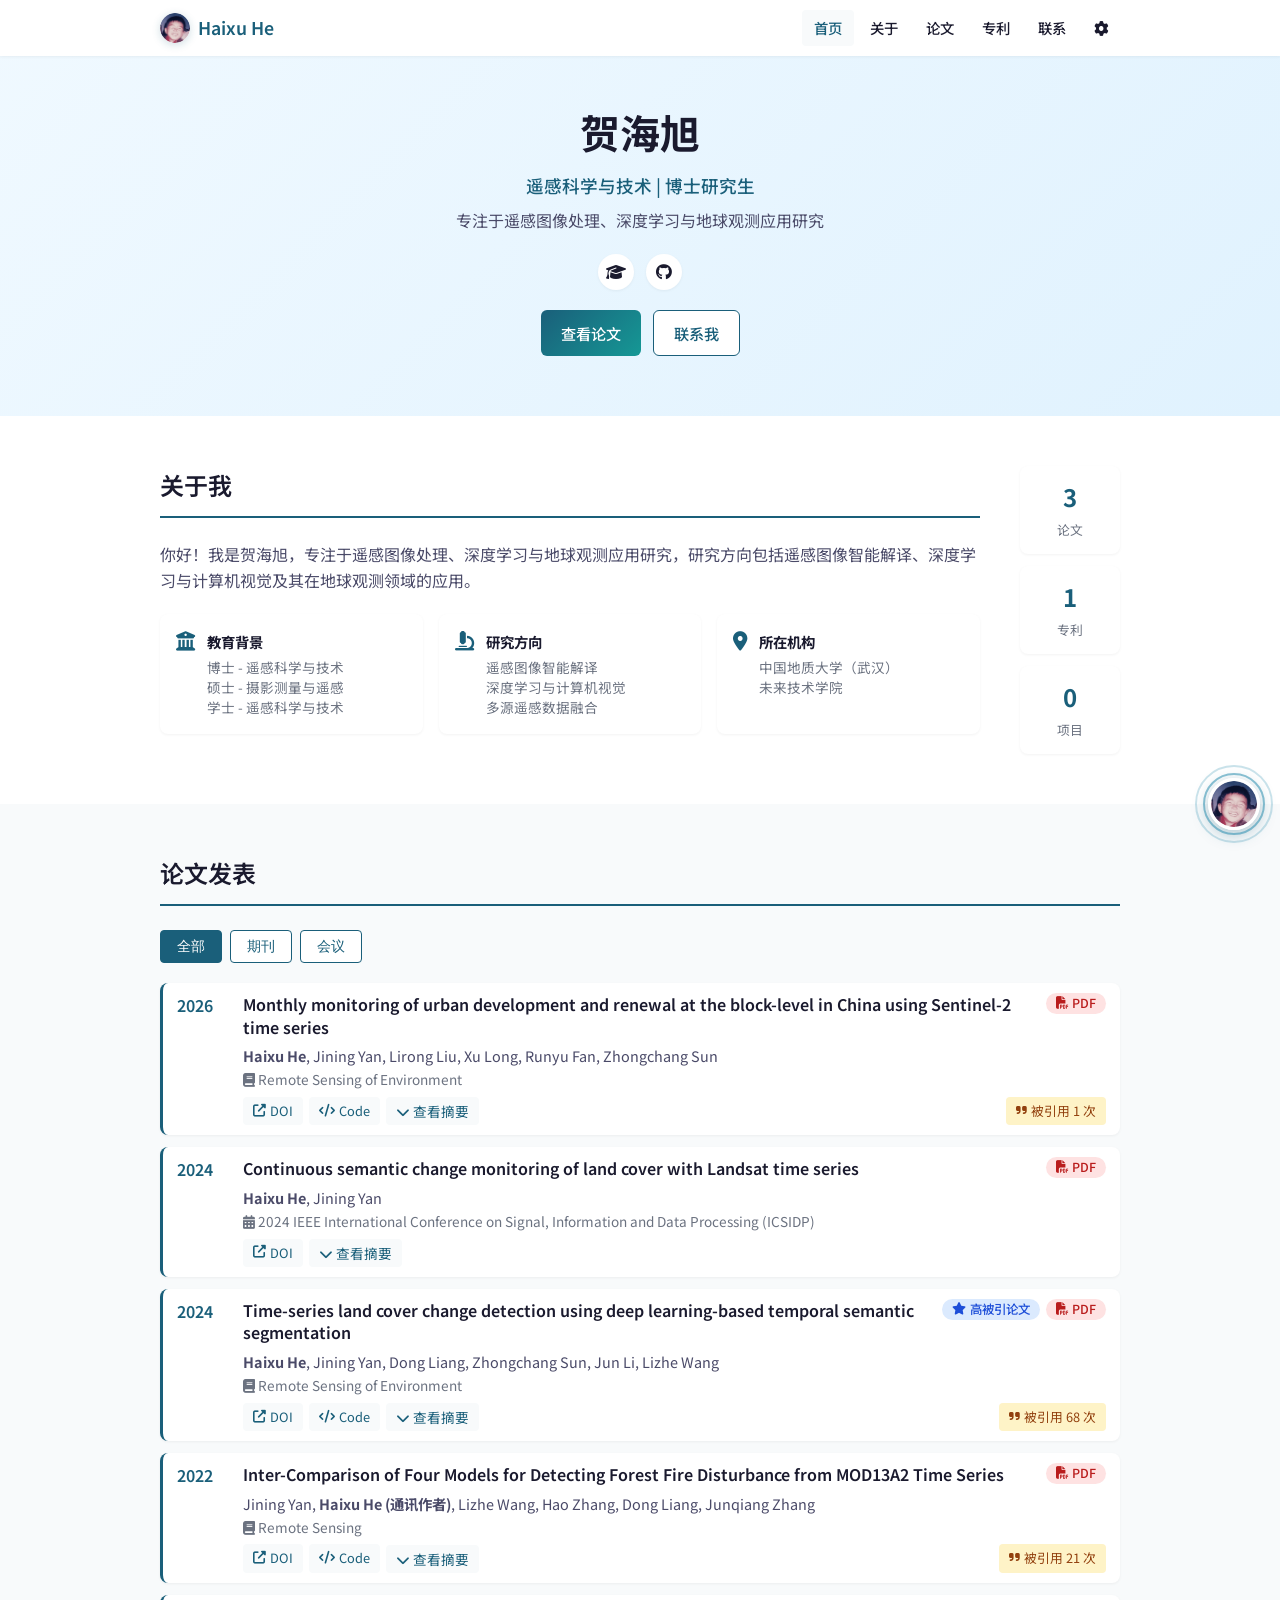
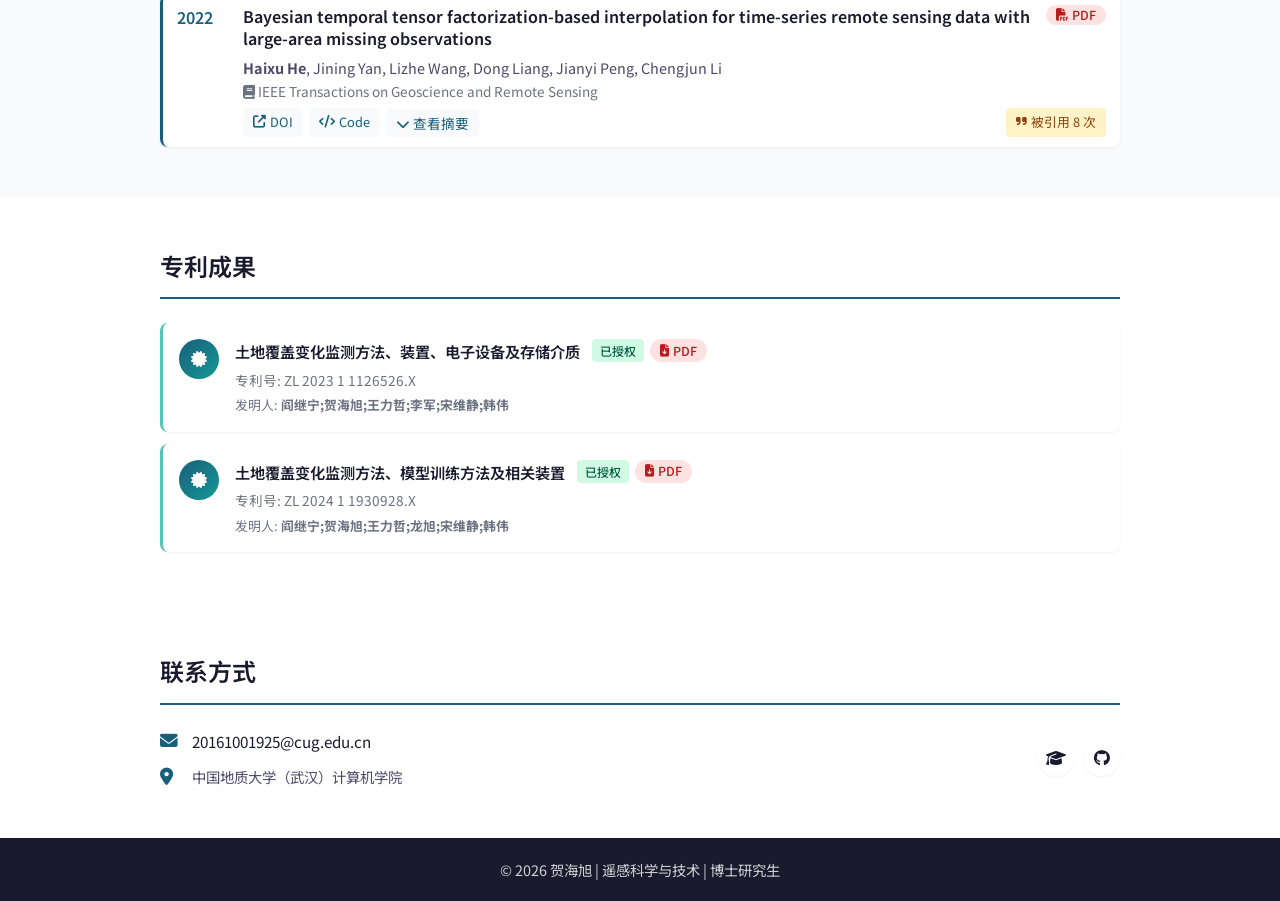
==== commit e09e7a03: "change css" ====
--- a/index.html
+++ b/index.html
@@ -154,6 +154,9 @@
         <i class="fas fa-arrow-up"></i>
     </button>
 
+    <!-- AI Overlay (click to close) -->
+    <div class="ai-overlay" id="aiOverlay"></div>
+
     <!-- AI Chat Assistant -->
     <button class="ai-chat-btn" id="aiChatBtn" title="与贺海旭 AI 交流" aria-label="打开AI助手">
         <img src="img/avatar/hhx.png" alt="贺海旭" onerror="this.style.display='none';this.parentElement.innerHTML='&lt;i class=&quot;fas fa-robot&quot;&gt;&lt;/i&gt;';">
@@ -162,12 +165,14 @@
     <div class="ai-chat-panel" id="aiChatPanel" role="dialog" aria-label="AI助手">
         <div class="ai-chat-header">
             <div class="ai-chat-title">
-                <i class="fas fa-robot"></i>
-                <span>AI 助手</span>
+                <div class="ai-title-avatar-wrap">
+                    <img class="ai-title-avatar" src="img/avatar/hhx.png" alt="贺海旭" onerror="this.style.display='none'">
+                </div>
+                <span id="aiChatTitleText">与贺海旭的聊天</span>
             </div>
             <div class="ai-header-actions">
                 <button class="ai-icon-btn" id="aiClearBtn" title="清空对话">
-                    <i class="fas fa-trash-alt"></i>
+                    <i class="fas fa-eraser"></i>
                 </button>
                 <button class="ai-icon-btn" id="aiCloseBtn" title="关闭">
                     <i class="fas fa-times"></i>
@@ -180,9 +185,8 @@
                 <div class="ai-avatar"><img src="img/avatar/hhx.png" alt="贺海旭" onerror="this.parentElement.innerHTML='&lt;i class=&quot;fas fa-robot&quot;&gt;&lt;/i&gt;';"></div>
                 <div class="ai-bubble">你好！我是贺海旭，很高兴认识你！你可以问我关于我的研究方向、发表论文、教育背景等任何问题。</div>
             </div>
-        </div>
-
-        <div class="ai-prompt-list" id="aiPromptList" aria-label="常用 Prompt"></div>
+            <div class="ai-prompt-list" id="aiPromptList" aria-label="常用 Prompt"></div>
+        </div>
 
         <div class="ai-chat-input-area">
             <textarea id="aiChatInput" placeholder="输入问题，Enter 发送…" rows="1"></textarea>
--- a/style.css
+++ b/style.css
@@ -375,6 +375,16 @@
     line-height: 1.4;
 }
 
+.pub-title-link {
+    color: inherit;
+    text-decoration: none;
+}
+
+.pub-title-link:hover {
+    color: var(--primary-color);
+    text-decoration: underline;
+}
+
 .pub-title-row {
     display: flex;
     justify-content: space-between;
@@ -835,9 +845,22 @@
 }
 
 /* ═══════════════════════════════════════════════════════
-   AI Chat Assistant
+   AI Chat Assistant — Immersive Full-Height Sidebar
 ═══════════════════════════════════════════════════════ */
 
+/* ── Overlay (click outside to close) ── */
+.ai-overlay {
+    position: fixed;
+    inset: 0;
+    right: 420px;
+    z-index: 1000;
+    background: transparent;
+    display: none;
+    cursor: pointer;
+}
+.ai-overlay.active { display: block; }
+
+/* ── Trigger button ── */
 .ai-chat-btn {
     position: fixed;
     bottom: 70px;
@@ -848,14 +871,37 @@
     background: transparent;
     border: 3px solid #fff;
     cursor: pointer;
+    padding: 0;
+    overflow: visible;
+    display: flex;
+    align-items: center;
+    justify-content: center;
+    z-index: 1002;
+    transition: transform 0.2s ease, box-shadow 0.2s ease;
     box-shadow: 0 4px 16px rgba(26, 95, 122, 0.35);
-    padding: 0;
-    overflow: hidden;
-    display: flex;
-    align-items: center;
-    justify-content: center;
-    z-index: 1000;
-    transition: transform 0.2s ease, box-shadow 0.2s ease;
+}
+
+/* Pulsing rings */
+.ai-chat-btn::before,
+.ai-chat-btn::after {
+    content: '';
+    position: absolute;
+    border-radius: 50%;
+    border: 2px solid rgba(45, 142, 176, 0.55);
+    inset: -8px;
+    animation: btnRingPulse 2.6s ease-in-out infinite;
+    pointer-events: none;
+}
+.ai-chat-btn::after {
+    inset: -16px;
+    border-color: rgba(45, 142, 176, 0.25);
+    animation-delay: 0.65s;
+}
+
+@keyframes btnRingPulse {
+    0%   { transform: scale(1);    opacity: 0.8; }
+    60%  { transform: scale(1.06); opacity: 0; }
+    100% { transform: scale(1.06); opacity: 0; }
 }
 
 .ai-chat-btn img {
@@ -868,34 +914,75 @@
 
 .ai-chat-btn:hover {
     transform: scale(1.1);
-    box-shadow: 0 6px 24px rgba(26, 95, 122, 0.45);
-}
-
-/* ── Panel ── */
+    box-shadow: 0 6px 28px rgba(26, 95, 122, 0.55);
+}
+
+/* ── Full-height sidebar panel ── */
 .ai-chat-panel {
     position: fixed;
-    bottom: 124px;
-    right: 20px;
-    width: 370px;
-    height: 520px;
-    background: #fff;
-    border-radius: 14px;
-    box-shadow: 0 10px 40px rgba(0, 0, 0, 0.16);
+    top: 0;
+    right: 0;
+    width: 420px;
+    height: 100vh;
+    height: 100dvh;
+    background: #f7f9ff;
+    border-left: 1px solid rgba(26, 95, 122, 0.12);
+    border-radius: 0;
+    box-shadow: -6px 0 32px rgba(0, 0, 0, 0.10);
     display: flex;
     flex-direction: column;
     z-index: 1001;
     overflow: hidden;
     /* closed state */
     opacity: 0;
-    transform: translateY(16px) scale(0.97);
+    transform: translateX(100%);
     pointer-events: none;
-    transition: opacity 0.22s ease, transform 0.22s ease;
+    transition: opacity 0.35s ease, transform 0.35s cubic-bezier(0.4, 0, 0.2, 1);
 }
 
 .ai-chat-panel.open {
     opacity: 1;
-    transform: translateY(0) scale(1);
+    transform: translateX(0);
     pointer-events: all;
+}
+
+/* Subtle dot-grid ambient background */
+.ai-chat-panel::before {
+    content: '';
+    position: absolute;
+    inset: 0;
+    background-image:
+        radial-gradient(circle, rgba(26, 95, 122, 0.05) 1px, transparent 1px);
+    background-size: 28px 28px;
+    pointer-events: none;
+    z-index: 0;
+    animation: gridDrift 20s linear infinite;
+}
+
+/* Rotating ambient glow blob */
+.ai-chat-panel::after {
+    content: '';
+    position: absolute;
+    width: 340px;
+    height: 340px;
+    top: -100px;
+    right: -100px;
+    border-radius: 50%;
+    background: radial-gradient(circle, rgba(21, 152, 149, 0.06) 0%, transparent 70%);
+    pointer-events: none;
+    z-index: 0;
+    animation: blobSpin 18s linear infinite;
+}
+
+@keyframes gridDrift {
+    from { background-position: 0 0; }
+    to   { background-position: 28px 28px; }
+}
+
+@keyframes blobSpin {
+    0%   { transform: rotate(0deg)   scale(1); }
+    50%  { transform: rotate(180deg) scale(1.15); }
+    100% { transform: rotate(360deg) scale(1); }
 }
 
 /* ── Header ── */
@@ -903,54 +990,138 @@
     display: flex;
     align-items: center;
     justify-content: space-between;
-    padding: 11px 14px;
-    background: var(--bg-gradient);
+    padding: 16px 18px;
+    background: linear-gradient(135deg, #0d3d52 0%, #1a5f7a 45%, #159895 100%);
+    background-size: 200% 200%;
+    animation: headerShimmer 7s ease infinite;
     color: white;
     flex-shrink: 0;
+    position: relative;
+    z-index: 1;
+    border-bottom: 1px solid rgba(45, 142, 176, 0.25);
+}
+
+/* Scanline effect on header */
+.ai-chat-header::after {
+    content: '';
+    position: absolute;
+    inset: 0;
+    background: repeating-linear-gradient(
+        0deg,
+        transparent,
+        transparent 3px,
+        rgba(255, 255, 255, 0.02) 3px,
+        rgba(255, 255, 255, 0.02) 4px
+    );
+    pointer-events: none;
+}
+
+@keyframes headerShimmer {
+    0%   { background-position: 0%   50%; }
+    50%  { background-position: 100% 50%; }
+    100% { background-position: 0%   50%; }
 }
 
 .ai-chat-title {
     display: flex;
     align-items: center;
-    gap: 7px;
+    gap: 10px;
     font-weight: 600;
-    font-size: 0.92rem;
+    font-size: 0.97rem;
     letter-spacing: 0.02em;
+    position: relative;
+    z-index: 1;
+}
+
+/* Avatar with live status dot */
+.ai-title-avatar-wrap {
+    position: relative;
+    width: 30px;
+    height: 30px;
+    flex-shrink: 0;
+}
+
+.ai-title-avatar {
+    width: 30px;
+    height: 30px;
+    border-radius: 50%;
+    object-fit: cover;
+    display: block;
+    border: 1.5px solid rgba(255, 255, 255, 0.7);
+}
+
+.ai-title-avatar-wrap::after {
+    content: '';
+    position: absolute;
+    bottom: 0;
+    right: 0;
+    width: 9px;
+    height: 9px;
+    border-radius: 50%;
+    background: #4ade80;
+    border: 1.5px solid #1a5f7a;
+    box-shadow: 0 0 7px rgba(74, 222, 128, 0.85);
+    animation: liveDot 2.2s ease-in-out infinite;
+}
+
+/* Typing state */
+.ai-chat-title.is-typing .ai-title-avatar-wrap::after {
+    background: #60a5fa;
+    border-color: #1e40af;
+    animation: typingDot 0.9s ease-in-out infinite;
+}
+
+@keyframes liveDot {
+    0%, 100% { box-shadow: 0 0 4px  rgba(74, 222, 128, 0.5); }
+    50%       { box-shadow: 0 0 14px rgba(74, 222, 128, 1);   }
+}
+
+@keyframes typingDot {
+    0%, 100% { box-shadow: 0 0 4px  rgba(96, 165, 250, 0.5); }
+    50%       { box-shadow: 0 0 14px rgba(96, 165, 250, 1);   }
 }
 
 .ai-header-actions {
     display: flex;
-    gap: 4px;
+    gap: 6px;
+    position: relative;
+    z-index: 1;
 }
 
 .ai-icon-btn {
-    width: 28px;
-    height: 28px;
-    border-radius: 6px;
-    background: rgba(255, 255, 255, 0.15);
-    border: none;
+    width: 30px;
+    height: 30px;
+    border-radius: 8px;
+    background: rgba(255, 255, 255, 0.1);
+    border: 1px solid rgba(255, 255, 255, 0.15);
     color: white;
     cursor: pointer;
-    font-size: 0.72rem;
+    font-size: 0.75rem;
     display: flex;
     align-items: center;
     justify-content: center;
-    transition: background 0.15s;
+    transition: all 0.2s ease;
+    backdrop-filter: blur(4px);
 }
 
 .ai-icon-btn:hover {
-    background: rgba(255, 255, 255, 0.3);
+    background: rgba(255, 255, 255, 0.22);
+    border-color: rgba(255, 255, 255, 0.32);
+    transform: translateY(-1px);
+    box-shadow: 0 3px 10px rgba(0, 0, 0, 0.25);
 }
 
 /* ── Settings ── */
 .ai-settings-area {
-    background: #f0f9ff;
-    border-bottom: 1px solid #bae6fd;
+    background: rgba(240, 245, 255, 0.95);
+    border-bottom: 1px solid rgba(26, 95, 122, 0.1);
     max-height: 0;
     overflow: hidden;
     transition: max-height 0.25s ease, padding 0.25s ease;
     flex-shrink: 0;
     padding: 0 14px;
+    position: relative;
+    z-index: 1;
 }
 
 .ai-settings-area.open {
@@ -972,7 +1143,7 @@
 .ai-settings-select {
     flex: 1;
     padding: 6px 10px;
-    border: 1px solid #bfdbfe;
+    border: 1px solid rgba(26, 95, 122, 0.2);
     border-radius: 6px;
     font-size: 0.82rem;
     font-family: inherit;
@@ -1008,42 +1179,58 @@
 .ai-chat-messages {
     flex: 1;
     overflow-y: auto;
-    padding: 12px 12px 4px;
+    padding: 16px 14px 8px;
     display: flex;
     flex-direction: column;
+    gap: 12px;
+    scroll-behavior: smooth;
+    background: transparent;
+    position: relative;
+    z-index: 1;
+}
+
+.ai-chat-messages::-webkit-scrollbar { width: 4px; }
+.ai-chat-messages::-webkit-scrollbar-track { background: transparent; }
+.ai-chat-messages::-webkit-scrollbar-thumb {
+    background: rgba(26, 95, 122, 0.2);
+    border-radius: 2px;
+}
+.ai-chat-messages::-webkit-scrollbar-thumb:hover {
+    background: rgba(26, 95, 122, 0.38);
+}
+
+/* AI message: slide in from left */
+.ai-chat-msg {
+    display: flex;
     gap: 10px;
-    scroll-behavior: smooth;
-}
-
-.ai-chat-messages::-webkit-scrollbar { width: 4px; }
-.ai-chat-messages::-webkit-scrollbar-thumb {
-    background: #d1d5db;
-    border-radius: 2px;
-}
-
-.ai-chat-msg {
-    display: flex;
-    gap: 8px;
-    animation: aiMsgIn 0.18s ease;
+    animation: aiMsgIn 0.3s cubic-bezier(0.21, 0.61, 0.35, 1) both;
 }
 
 @keyframes aiMsgIn {
-    from { opacity: 0; transform: translateY(6px); }
-    to   { opacity: 1; transform: translateY(0); }
-}
-
+    from { opacity: 0; transform: translateX(-14px) translateY(6px); }
+    to   { opacity: 1; transform: translateX(0)     translateY(0);   }
+}
+
+/* User message: slide in from right */
 .ai-chat-msg.user-msg {
     flex-direction: row-reverse;
+    animation: userMsgIn 0.3s cubic-bezier(0.21, 0.61, 0.35, 1) both;
+}
+
+@keyframes userMsgIn {
+    from { opacity: 0; transform: translateX(14px) translateY(6px); }
+    to   { opacity: 1; transform: translateX(0)    translateY(0);   }
 }
 
 .ai-avatar {
-    width: 30px;
-    height: 30px;
+    width: 34px;
+    height: 34px;
     border-radius: 50%;
     overflow: hidden;
     flex-shrink: 0;
     margin-top: 2px;
-    box-shadow: 0 1px 4px rgba(0,0,0,0.15);
+    border: 2px solid rgba(26, 95, 122, 0.18);
+    box-shadow: 0 2px 8px rgba(26, 95, 122, 0.12);
 }
 
 .ai-avatar img {
@@ -1054,65 +1241,73 @@
 }
 
 .ai-bubble {
-    max-width: calc(100% - 42px);
-    padding: 8px 12px;
-    border-radius: 12px;
+    max-width: calc(100% - 48px);
+    padding: 10px 14px;
+    border-radius: 14px;
     font-size: 0.875rem;
-    line-height: 1.65;
+    line-height: 1.72;
     word-break: break-word;
 }
 
 .ai-msg .ai-bubble {
-    background: var(--bg-light);
+    background: #eef2ff;
     color: var(--text-dark);
     border-bottom-left-radius: 4px;
+    border: 1px solid rgba(26, 95, 122, 0.1);
+    box-shadow: 0 1px 6px rgba(0, 0, 0, 0.06);
 }
 
 .user-msg .ai-bubble {
-    background: var(--primary-color);
+    background: linear-gradient(135deg, var(--primary-color), var(--accent-color));
     color: white;
     border-bottom-right-radius: 4px;
+    box-shadow: 0 2px 14px rgba(26, 95, 122, 0.28);
 }
 
 .ai-msg.error .ai-bubble {
     background: #fee2e2;
     color: #991b1b;
-}
-
-/* Markdown elements inside bubble */
+    border: 1px solid rgba(239, 68, 68, 0.2);
+}
+
+/* Markdown inside bubble */
 .ai-bubble pre {
     background: #1e293b;
     color: #e2e8f0;
     padding: 10px 12px;
-    border-radius: 6px;
+    border-radius: 8px;
     overflow-x: auto;
     font-size: 0.78rem;
-    margin: 6px 0;
+    margin: 8px 0;
     white-space: pre-wrap;
     word-break: break-all;
 }
 
 .ai-bubble code {
-    background: rgba(0,0,0,0.07);
-    padding: 1px 5px;
-    border-radius: 3px;
+    background: rgba(26, 95, 122, 0.1);
+    padding: 1px 6px;
+    border-radius: 4px;
     font-size: 0.82rem;
     font-family: 'Courier New', Consolas, monospace;
+    color: var(--primary-dark);
 }
 
 .user-msg .ai-bubble code {
-    background: rgba(255,255,255,0.2);
-}
-
-.ai-bubble strong { font-weight: 600; }
-.ai-bubble em     { font-style: italic; }
-
+    background: rgba(255, 255, 255, 0.22);
+    color: #fff;
+}
+
+.ai-bubble strong { font-weight: 600; color: var(--primary-dark); }
+.user-msg .ai-bubble strong { color: #fff; }
+.ai-bubble em     { font-style: italic; color: var(--text-muted); }
+.user-msg .ai-bubble em { color: rgba(255, 255, 255, 0.85); }
+
+/* ── Prompt chips (rendered inside messages container) ── */
 .ai-prompt-list {
     display: flex;
     flex-wrap: wrap;
     gap: 8px;
-    padding: 0 12px 10px;
-    background: white;
+    padding: 4px 0 8px;
 }
 
 .ai-prompt-list.is-hidden {
@@ -1120,69 +1315,74 @@
 }
 
 .ai-prompt-chip {
-    border: none;
+    border: 1px solid rgba(26, 95, 122, 0.28);
     border-radius: 999px;
-    background: #eef7fb;
-    color: var(--primary-color);
-    padding: 7px 12px;
+    background: rgba(26, 95, 122, 0.06);
+    color: var(--primary-color);
+    padding: 7px 14px;
     font-size: 0.8rem;
     line-height: 1.4;
     cursor: pointer;
-    transition: transform 0.15s ease, background 0.15s ease, color 0.15s ease;
+    transition: all 0.22s ease;
 }
 
 .ai-prompt-chip:hover {
     background: var(--primary-color);
-    color: white;
-    transform: translateY(-1px);
+    border-color: var(--primary-color);
+    color: white;
+    transform: translateY(-2px);
+    box-shadow: 0 4px 14px rgba(26, 95, 122, 0.22);
 }
 
 .ai-prompt-chip:focus-visible {
-    outline: 2px solid rgba(26, 95, 122, 0.25);
+    outline: 2px solid rgba(26, 95, 122, 0.4);
     outline-offset: 2px;
 }
 
-/* Thinking animation */
+/* ── Thinking animation ── */
 .ai-thinking {
     display: inline-flex;
-    gap: 4px;
-    align-items: center;
-    height: 20px;
+    gap: 5px;
+    align-items: center;
+    height: 22px;
+    padding: 0 2px;
 }
 
 .ai-thinking span {
     width: 7px;
     height: 7px;
     border-radius: 50%;
-    background: var(--primary-light);
-    animation: aiDot 1.2s infinite ease-in-out;
-    opacity: 0.3;
-}
-
-.ai-thinking span:nth-child(2) { animation-delay: 0.2s; }
-.ai-thinking span:nth-child(3) { animation-delay: 0.4s; }
+    animation: aiDot 1.4s infinite ease-in-out;
+    opacity: 0.4;
+}
+
+.ai-thinking span:nth-child(1) { background: var(--primary-color); }
+.ai-thinking span:nth-child(2) { background: var(--accent-color); animation-delay: 0.22s; }
+.ai-thinking span:nth-child(3) { background: var(--secondary-color); animation-delay: 0.44s; }
 
 @keyframes aiDot {
-    0%, 100% { opacity: 0.3; transform: scale(0.8); }
-    50%       { opacity: 1;   transform: scale(1.2); }
+    0%, 100% { opacity: 0.3; transform: scale(0.7) translateY(0);   }
+    50%       { opacity: 1;   transform: scale(1.2) translateY(-5px); }
 }
 
 /* ── Input area ── */
 .ai-chat-input-area {
     display: flex;
     gap: 8px;
-    padding: 10px 12px;
-    border-top: 1px solid #e5e7eb;
+    padding: 12px 14px;
+    border-top: 1px solid rgba(26, 95, 122, 0.1);
     flex-shrink: 0;
     align-items: flex-end;
-    background: white;
+    background: rgba(247, 249, 255, 0.98);
+    position: relative;
+    z-index: 1;
 }
 
 #aiChatInput {
     flex: 1;
-    padding: 8px 12px;
-    border: 1px solid #d1d5db;
-    border-radius: 8px;
+    padding: 10px 14px;
+    border: 1px solid rgba(26, 95, 122, 0.22);
+    border-radius: 10px;
     font-size: 0.875rem;
     font-family: inherit;
     resize: none;
@@ -1190,19 +1390,37 @@
     line-height: 1.5;
     max-height: 120px;
     overflow-y: auto;
-    transition: border-color 0.15s;
+    transition: border-color 0.22s ease, box-shadow 0.22s ease;
     color: var(--text-dark);
+    background: white;
+    scrollbar-width: thin;
+    scrollbar-color: rgba(26, 95, 122, 0.2) transparent;
+}
+
+#aiChatInput::-webkit-scrollbar { width: 4px; }
+#aiChatInput::-webkit-scrollbar-track { background: transparent; }
+#aiChatInput::-webkit-scrollbar-thumb {
+    background: rgba(26, 95, 122, 0.2);
+    border-radius: 2px;
+}
+#aiChatInput::-webkit-scrollbar-thumb:hover {
+    background: rgba(26, 95, 122, 0.38);
+}
+
+#aiChatInput::placeholder {
+    color: #9ca3af;
 }
 
 #aiChatInput:focus {
-    border-color: var(--primary-color);
+    border-color: rgba(26, 95, 122, 0.5);
+    box-shadow: 0 0 0 3px rgba(26, 95, 122, 0.08);
 }
 
 .ai-send-btn {
-    width: 36px;
-    height: 36px;
-    border-radius: 8px;
-    background: var(--bg-gradient);
+    width: 38px;
+    height: 38px;
+    border-radius: 10px;
+    background: linear-gradient(135deg, var(--primary-color), var(--accent-color));
     color: white;
     border: none;
     cursor: pointer;
@@ -1211,25 +1429,30 @@
     align-items: center;
     justify-content: center;
     flex-shrink: 0;
-    transition: opacity 0.15s;
+    transition: all 0.22s ease;
+    box-shadow: 0 2px 14px rgba(26, 95, 122, 0.45);
 }
 
 .ai-send-btn:hover:not(:disabled) {
-    opacity: 0.85;
+    transform: translateY(-2px);
+    box-shadow: 0 6px 22px rgba(26, 95, 122, 0.55);
 }
 
 .ai-send-btn:disabled {
-    opacity: 0.45;
+    opacity: 0.35;
     cursor: not-allowed;
+    transform: none;
+    box-shadow: none;
 }
 
 /* ── Toast ── */
 .ai-toast {
     position: fixed;
-    bottom: 130px;
-    right: 20px;
+    bottom: 90px;
+    right: 430px;
     background: #1e293b;
-    color: white;
+    color: #e2e8f0;
+    border: 1px solid rgba(26, 95, 122, 0.25);
     padding: 8px 16px;
     border-radius: 8px;
     font-size: 0.84rem;
@@ -1248,17 +1471,23 @@
 /* ── Mobile ── */
 @media (max-width: 480px) {
     .ai-chat-panel {
-        bottom: 0;
+        width: 100%;
+        border-left: none;
+        border-radius: 0;
+    }
+
+    .ai-overlay {
         right: 0;
-        left: 0;
-        width: 100%;
-        height: 72vh;
-        border-radius: 18px 18px 0 0;
     }
 
     .ai-chat-btn {
         bottom: 70px;
         right: 16px;
     }
-}
-
+
+    .ai-toast {
+        right: 16px;
+        bottom: 140px;
+    }
+}
+
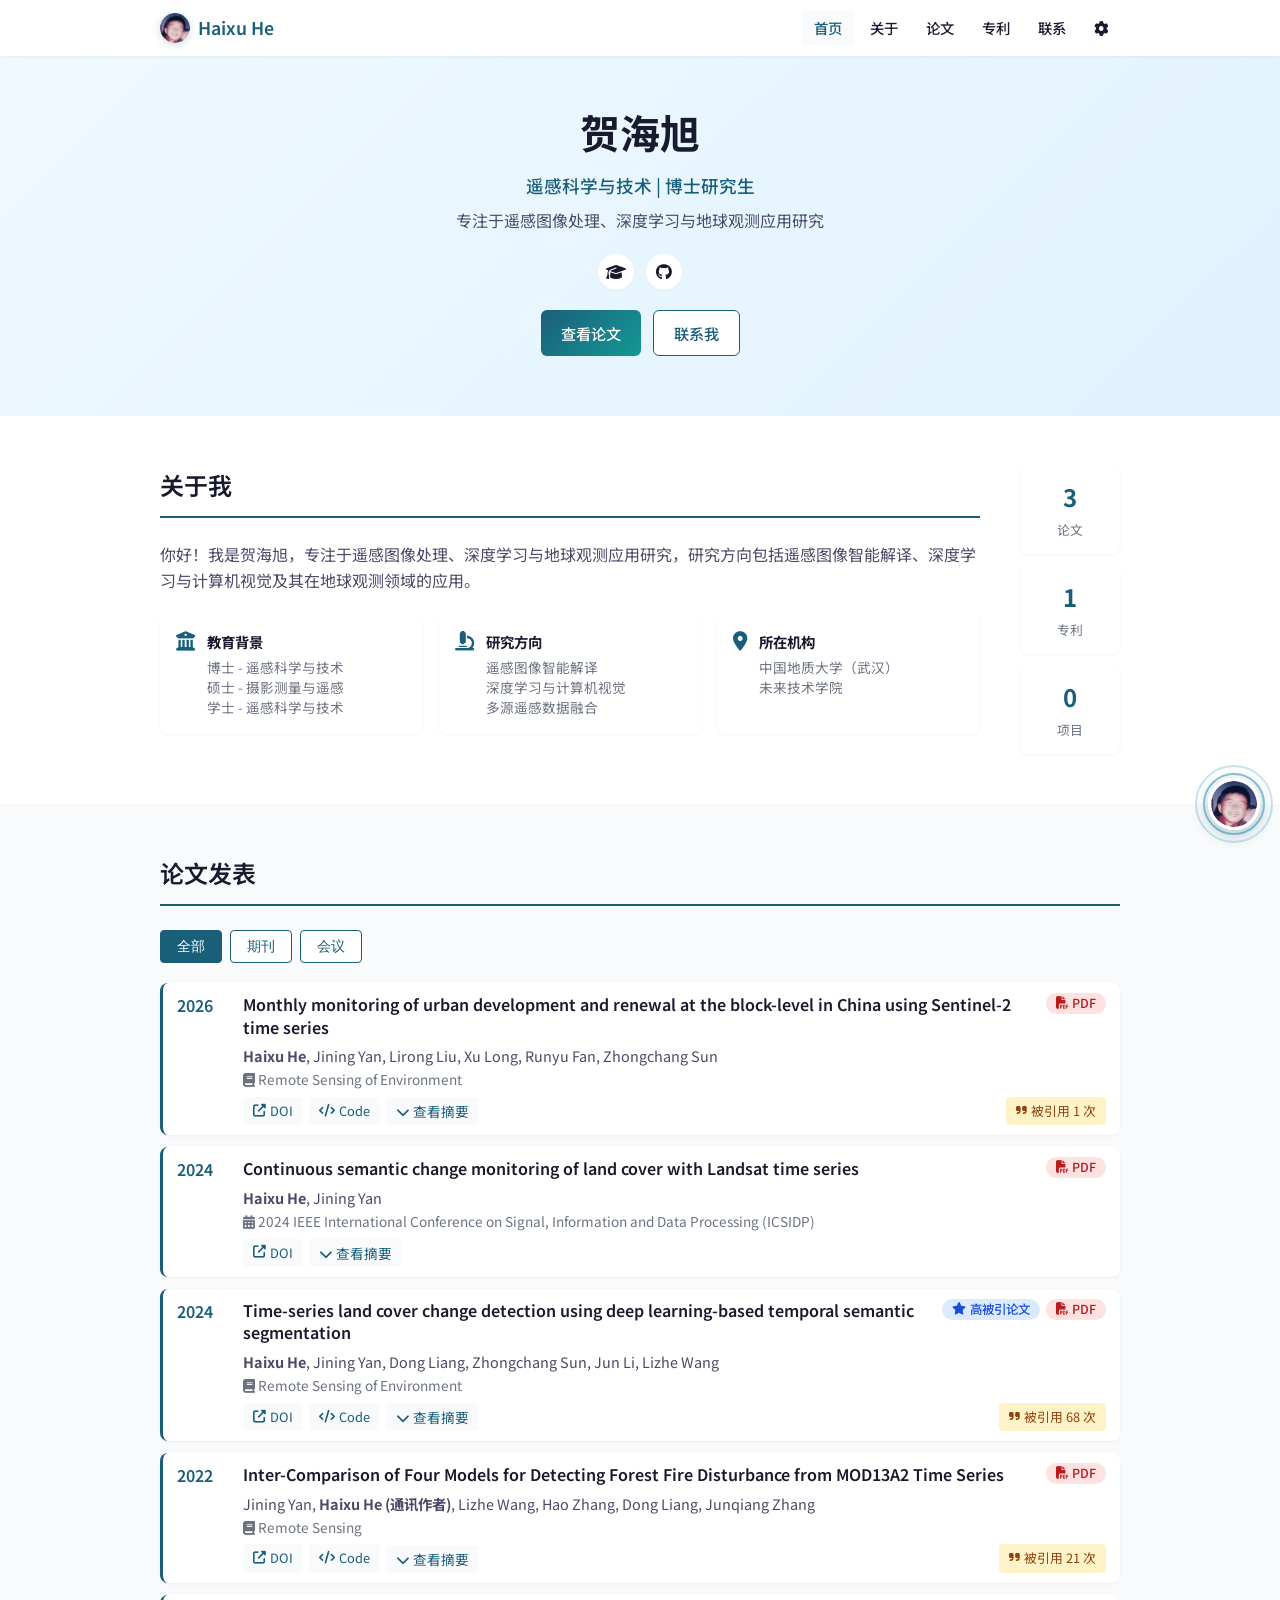
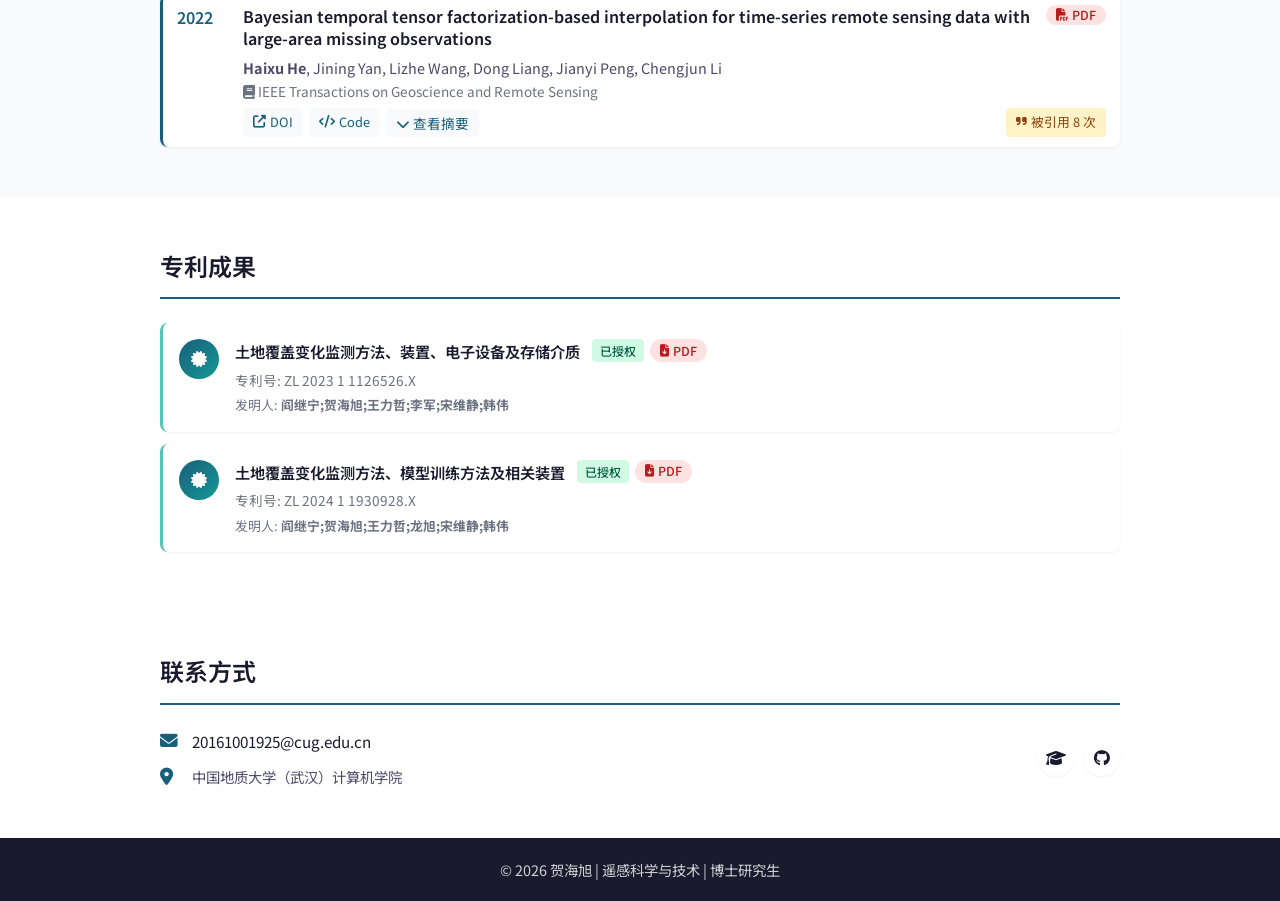
==== commit 54a3712b: "change css" ====
--- a/index.html
+++ b/index.html
@@ -158,7 +158,7 @@
     <div class="ai-overlay" id="aiOverlay"></div>
 
     <!-- AI Chat Assistant -->
-    <button class="ai-chat-btn" id="aiChatBtn" title="与贺海旭 AI 交流" aria-label="打开AI助手">
+    <button class="ai-chat-btn" id="aiChatBtn" title="与TA交流" aria-label="打开AI助手">
         <img src="img/avatar/hhx.png" alt="贺海旭" onerror="this.style.display='none';this.parentElement.innerHTML='&lt;i class=&quot;fas fa-robot&quot;&gt;&lt;/i&gt;';">
     </button>
 
@@ -168,7 +168,7 @@
                 <div class="ai-title-avatar-wrap">
                     <img class="ai-title-avatar" src="img/avatar/hhx.png" alt="贺海旭" onerror="this.style.display='none'">
                 </div>
-                <span id="aiChatTitleText">与贺海旭的聊天</span>
+                <span id="aiChatTitleText">贺海旭</span>
             </div>
             <div class="ai-header-actions">
                 <button class="ai-icon-btn" id="aiClearBtn" title="清空对话">
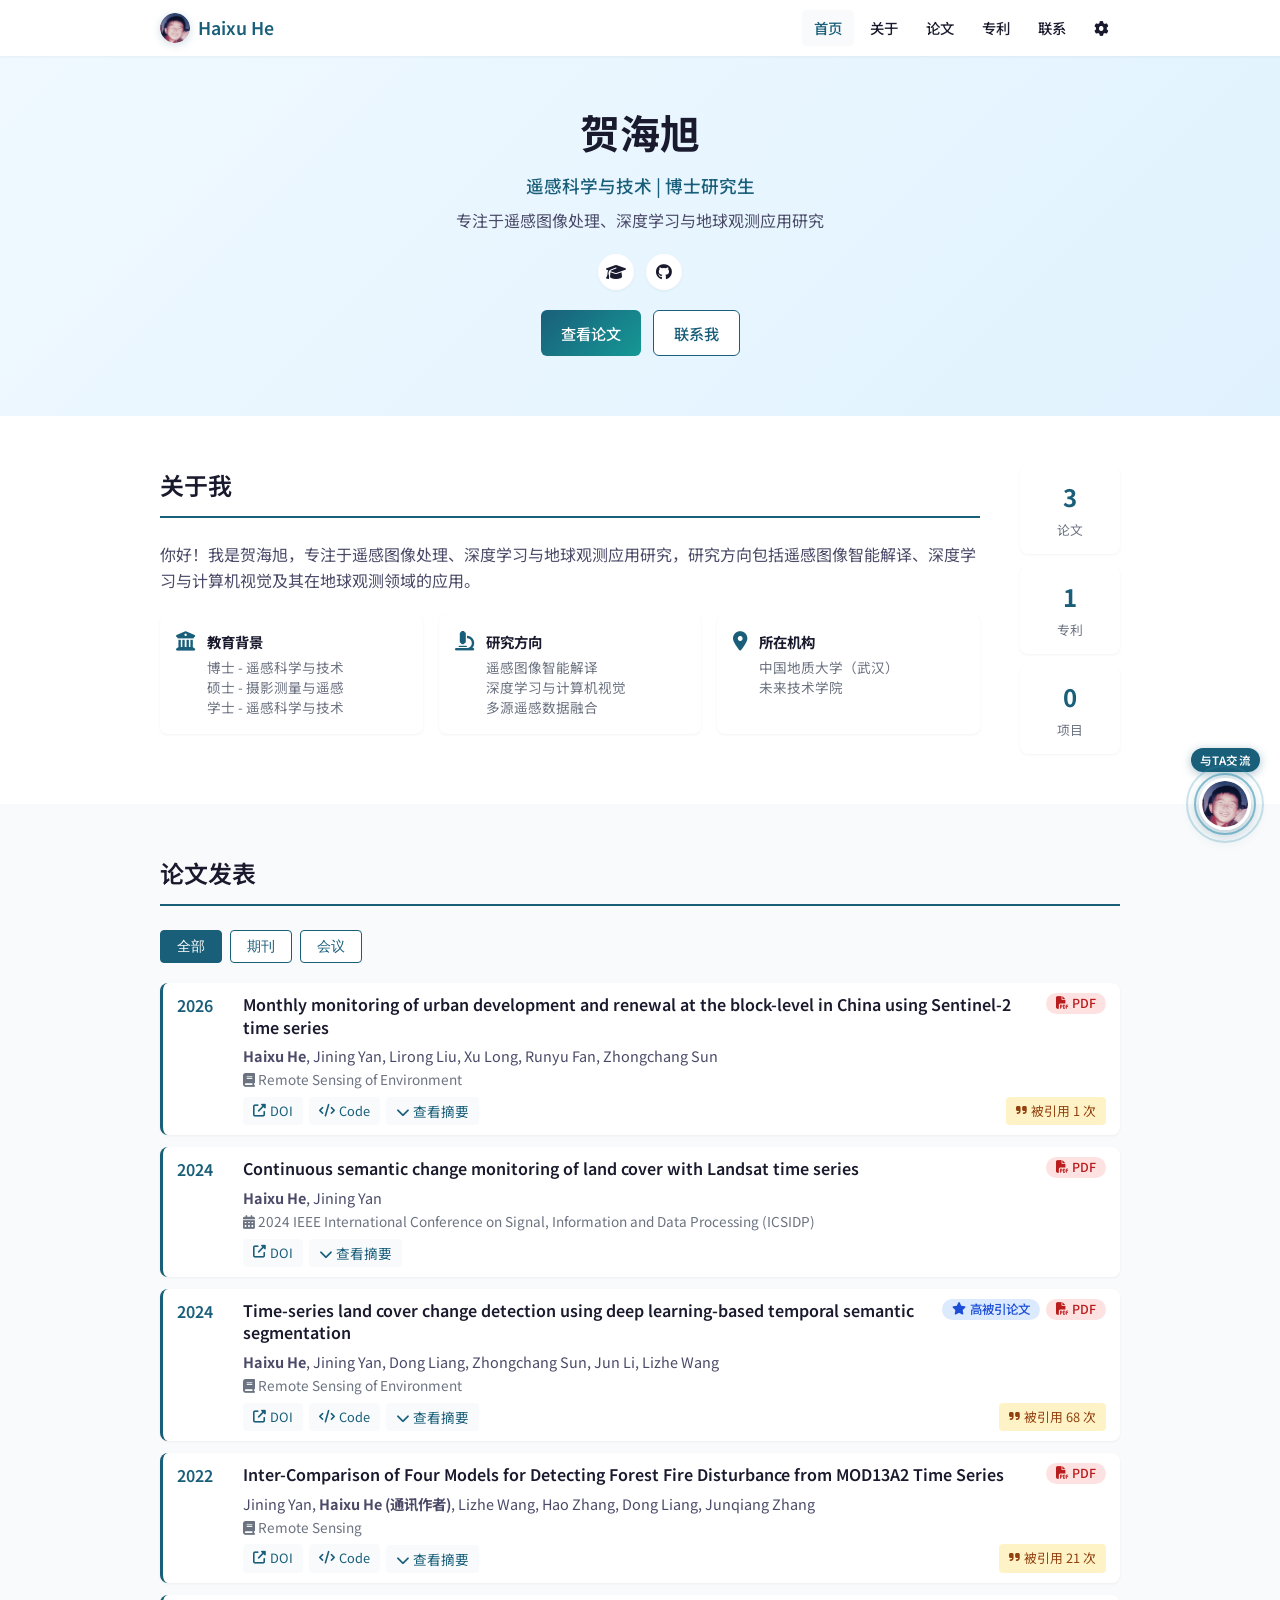
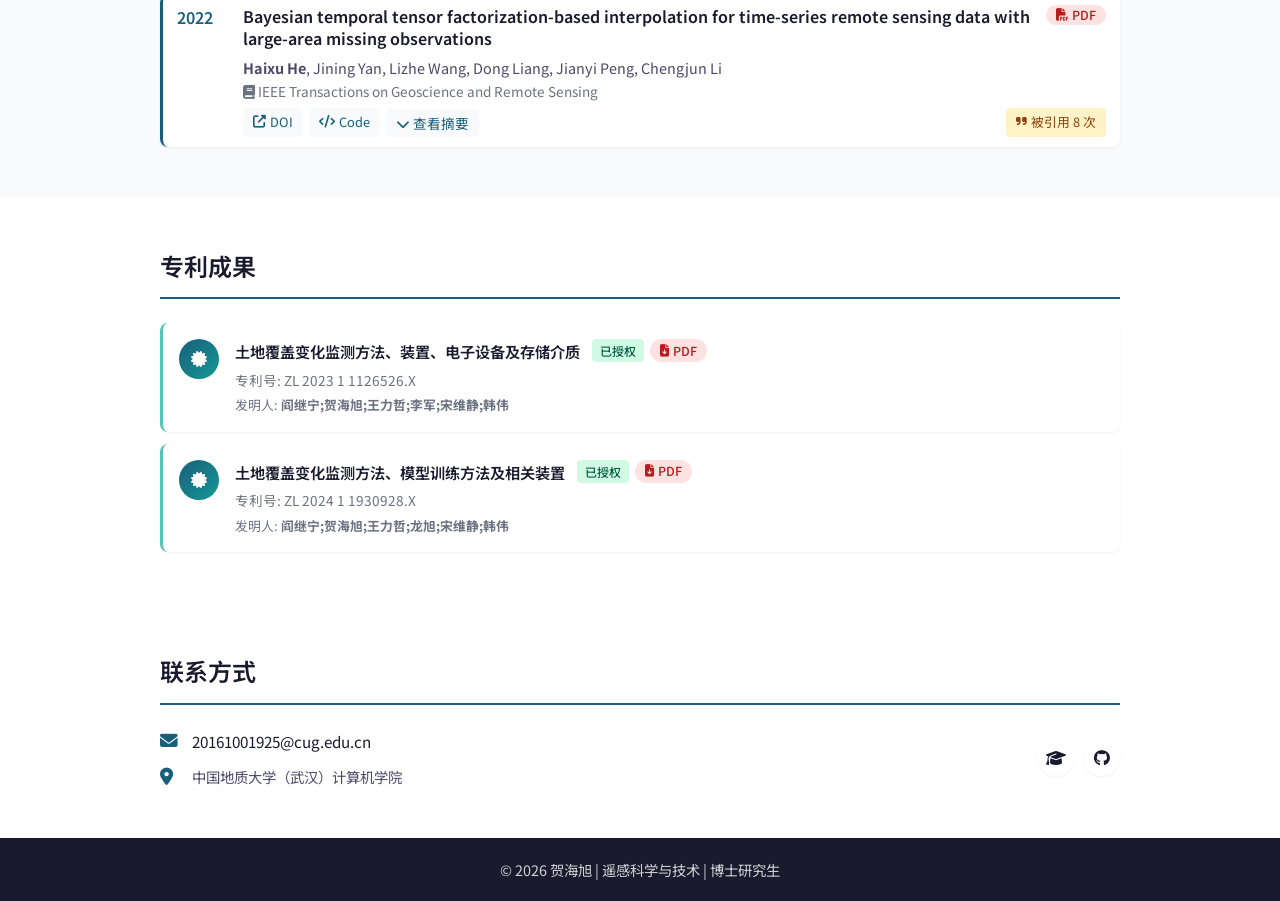
==== commit 322db7ee: "change css" ====
--- a/index.html
+++ b/index.html
@@ -158,9 +158,12 @@
     <div class="ai-overlay" id="aiOverlay"></div>
 
     <!-- AI Chat Assistant -->
-    <button class="ai-chat-btn" id="aiChatBtn" title="与TA交流" aria-label="打开AI助手">
-        <img src="img/avatar/hhx.png" alt="贺海旭" onerror="this.style.display='none';this.parentElement.innerHTML='&lt;i class=&quot;fas fa-robot&quot;&gt;&lt;/i&gt;';">
-    </button>
+    <div class="ai-chat-btn-wrap">
+        <span class="ai-chat-label">与TA交流</span>
+        <button class="ai-chat-btn" id="aiChatBtn" aria-label="打开AI助手">
+            <img src="img/avatar/hhx.png" alt="贺海旭" onerror="this.style.display='none';this.parentElement.innerHTML='&lt;i class=&quot;fas fa-robot&quot;&gt;&lt;/i&gt;';">
+        </button>
+    </div>
 
     <div class="ai-chat-panel" id="aiChatPanel" role="dialog" aria-label="AI助手">
         <div class="ai-chat-header">
--- a/style.css
+++ b/style.css
@@ -860,11 +860,41 @@
 }
 .ai-overlay.active { display: block; }
 
-/* ── Trigger button ── */
-.ai-chat-btn {
+/* ── Trigger button wrapper ── */
+.ai-chat-btn-wrap {
     position: fixed;
     bottom: 70px;
     right: 20px;
+    display: flex;
+    flex-direction: column;
+    align-items: center;
+    gap: 6px;
+    z-index: 1002;
+}
+
+.ai-chat-label {
+    background: var(--primary-color);
+    color: #fff;
+    font-size: 0.72rem;
+    font-weight: 600;
+    letter-spacing: 0.04em;
+    padding: 3px 9px;
+    border-radius: 999px;
+    white-space: nowrap;
+    box-shadow: 0 2px 10px rgba(26, 95, 122, 0.38);
+    animation: labelPop 2s ease-in-out infinite;
+    pointer-events: none;
+    user-select: none;
+}
+
+@keyframes labelPop {
+    0%, 100% { transform: translateY(0);   opacity: 0.9; }
+    50%       { transform: translateY(-3px); opacity: 1;   }
+}
+
+/* ── Trigger button ── */
+.ai-chat-btn {
+    position: relative;
     width: 52px;
     height: 52px;
     border-radius: 50%;
@@ -876,7 +906,6 @@
     display: flex;
     align-items: center;
     justify-content: center;
-    z-index: 1002;
     transition: transform 0.2s ease, box-shadow 0.2s ease;
     box-shadow: 0 4px 16px rgba(26, 95, 122, 0.35);
 }
@@ -889,19 +918,19 @@
     border-radius: 50%;
     border: 2px solid rgba(45, 142, 176, 0.55);
     inset: -8px;
-    animation: btnRingPulse 2.6s ease-in-out infinite;
+    animation: btnRingPulse 1.5s ease-in-out infinite;
     pointer-events: none;
 }
 .ai-chat-btn::after {
     inset: -16px;
     border-color: rgba(45, 142, 176, 0.25);
-    animation-delay: 0.65s;
+    animation-delay: 0.38s;
 }
 
 @keyframes btnRingPulse {
-    0%   { transform: scale(1);    opacity: 0.8; }
-    60%  { transform: scale(1.06); opacity: 0; }
-    100% { transform: scale(1.06); opacity: 0; }
+    0%   { transform: scale(1);    opacity: 0.85; }
+    55%  { transform: scale(1.07); opacity: 0; }
+    100% { transform: scale(1.07); opacity: 0; }
 }
 
 .ai-chat-btn img {
@@ -1480,7 +1509,7 @@
         right: 0;
     }
 
-    .ai-chat-btn {
+    .ai-chat-btn-wrap {
         bottom: 70px;
         right: 16px;
     }
